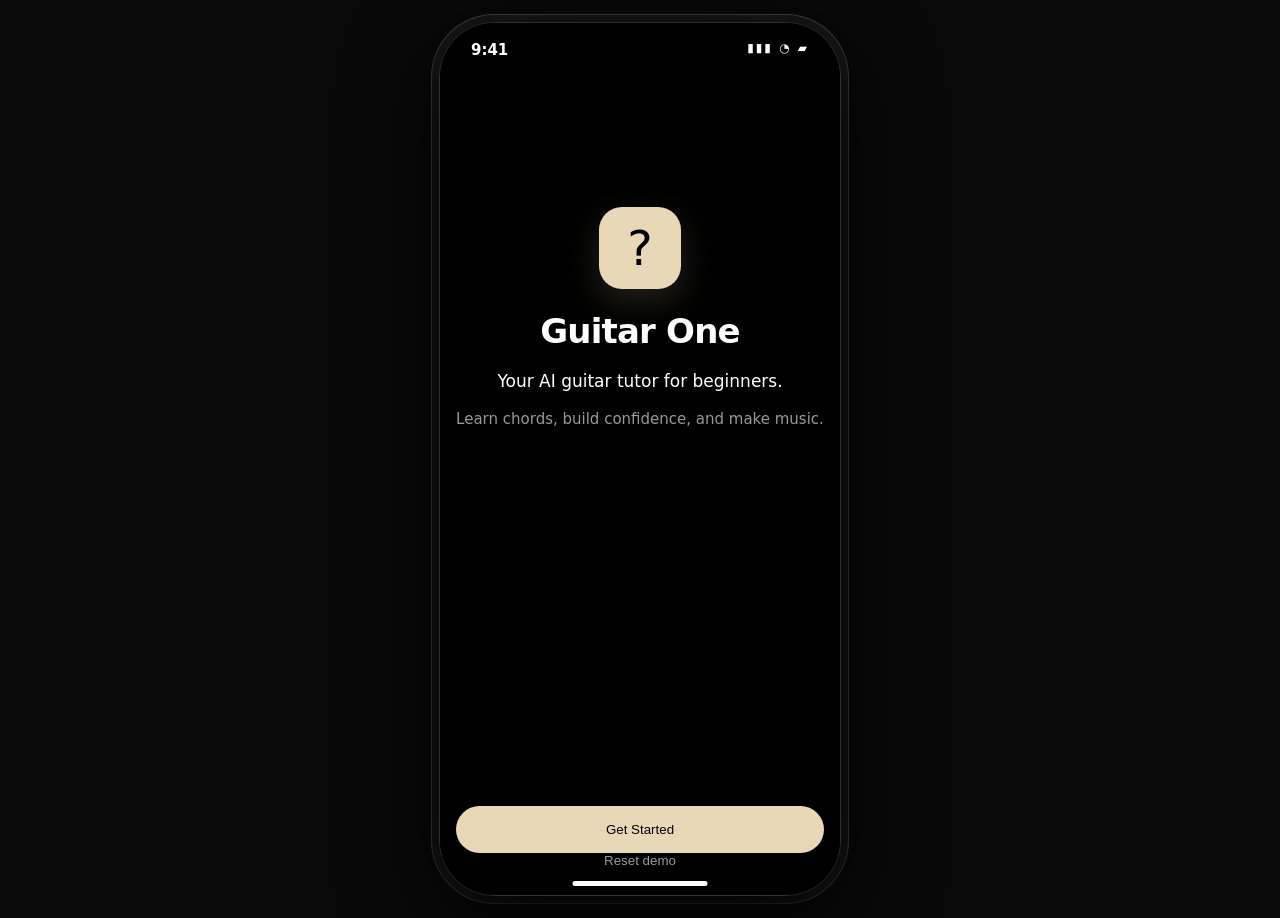
==== index.html @ 3e051ee6 "first commit" ====
<!doctype html>
<html lang="en">
<head>
  <meta charset="UTF-8">
  <meta name="viewport" content="width=device-width, initial-scale=1, viewport-fit=cover">
  <meta name="theme-color" content="#000000">
  <title>Guitar One</title>
  <link rel="stylesheet" href="styles.css">
</head>
<body>
  <main class="stage">
    <div class="phone" id="phone" aria-label="Guitar One prototype">
      <div class="island"></div>
      <div class="status-bar"><span>9:41</span><span class="status-icons">▮▮▮ ◔ ▰</span></div>
      <div class="screen" id="app"></div>
      <div class="home-indicator"></div>
    </div>
    <button class="reset-demo" id="resetDemo">Reset demo</button>
  </main>
  <script src="symbols.js"></script>
  <script src="app.js"></script>
</body>
</html>
---- styles.css ----
@font-face{font-family:'SF Symbols';src:url('assets/fonts/SFSymbols.ttf') format('truetype');font-display:swap}
:root{font-family:-apple-system,'SF Pro Text','SF Pro Display',system-ui,'Helvetica Neue',Arial,sans-serif;color:#fff;background:#090909;font-synthesis:none}
*{box-sizing:border-box;-webkit-tap-highlight-color:transparent}html,body{margin:0;min-height:100%;background:#090909}body{display:grid;place-items:center;overflow:hidden;user-select:none}.stage{min-height:100vh;width:100%;display:grid;place-items:center;position:relative;padding:22px}.phone{width:402px;height:874px;position:relative;background:#000;border:1px solid #303030;border-radius:55px;overflow:hidden;box-shadow:0 28px 90px #000,0 0 0 7px #171717,0 0 0 8px #404040;transform-origin:center}.island{position:absolute;z-index:30;top:12px;left:50%;width:126px;height:36px;transform:translateX(-50%);border-radius:22px;background:#000}.status-bar{height:58px;position:absolute;z-index:25;inset:0 0 auto;padding:18px 31px 0;font-weight:700;font-size:15px;display:flex;justify-content:space-between}.status-icons{font-size:12px;letter-spacing:2px}.screen{height:100%;overflow:hidden;background:#000}.home-indicator{position:absolute;z-index:40;bottom:9px;left:50%;width:135px;height:5px;transform:translateX(-50%);border-radius:4px;background:#fff}.reset-demo{position:fixed;bottom:24px;left:50%;transform:translateX(-50%);border:0;background:transparent;color:#98989d;font:13px inherit;cursor:pointer;padding:8px}.reset-demo:active{opacity:.6}.view{height:100%;padding:76px 16px 36px;overflow:auto;scrollbar-width:none}.view::-webkit-scrollbar{display:none}.view.full-bleed{padding:0}.large-title{font-size:34px;line-height:1.08;margin:0 0 20px;font-weight:750;letter-spacing:-.8px}.title-2{font-size:22px;font-weight:750}.body{font-size:17px;line-height:1.35}.callout{font-size:16px}.subhead{font-size:15px}.footnote{font-size:13px}.caption{font-size:12px}.secondary{color:#98989d}.accent{color:#e8d8b8}.center{text-align:center}.logo{width:82px;height:82px;border-radius:23px;background:#e8d8b8;color:#000;display:grid;place-items:center;font-size:48px;font-weight:300;box-shadow:0 12px 34px #e8d8b829}.btn{width:100%;border:0;border-radius:99px;padding:16px 18px;background:#e8d8b8;color:#000;font:600 17px inherit;cursor:pointer;transition:transform 350ms cubic-bezier(.32,.72,0,1),opacity 120ms}.btn.secondary-btn{background:#2c2c2e;color:#fff}.btn.destructive{background:#ff453a;color:#fff}.btn:active,.tap:active{transform:scale(.97);opacity:.6}.bottom-action{position:absolute;left:16px;right:16px;bottom:42px}.card,.group-row{background:#1c1c1e;border-radius:20px}.card{padding:16px}.group{overflow:hidden;border-radius:20px;background:#1c1c1e}.group-row{border-radius:0;border-bottom:1px solid rgba(255,255,255,.12);padding:17px 16px;display:flex;align-items:center;justify-content:space-between;min-height:58px}.group-row:last-child{border-bottom:0}.row{display:flex;align-items:center;gap:12px}.spread{justify-content:space-between}.icon-box{width:40px;height:40px;border-radius:12px;background:#2c2c2e;display:grid;place-items:center;color:#e8d8b8;font-size:20px}.nav{height:58px;display:flex;align-items:center;justify-content:space-between}.nav button,.icon-button{border:0;background:transparent;color:#fff;font:inherit;cursor:pointer;padding:8px}.icon-button{width:42px;height:42px;border-radius:50%;background:#2c2c2ecc;display:grid;place-items:center}.tabbar{position:absolute;z-index:20;left:0;right:0;bottom:0;height:86px;padding:13px 16px 25px;display:grid;grid-template-columns:repeat(3,1fr);background:rgba(28,28,30,.72);backdrop-filter:blur(20px) saturate(180%);border-top:1px solid rgba(255,255,255,.12)}.tab{border:0;background:transparent;color:#98989d;font:12px inherit;display:grid;gap:4px;place-items:center;cursor:pointer}.tab .tab-icon{font-size:22px}.tab.on{color:#e8d8b8}.practice-view{padding-bottom:110px}.banner{display:flex;align-items:center;gap:12px;margin-bottom:22px;animation:rise .45s both}.banner .close{margin-left:auto}.banner.hide{animation:down .3s forwards}.chord-grid{display:grid;grid-template-columns:1fr 1fr;gap:12px}.chord-card{min-height:144px;display:flex;flex-direction:column;justify-content:space-between;cursor:pointer;transition:transform 350ms cubic-bezier(.32,.72,0,1),opacity 120ms}.chord-name{font-size:32px;font-weight:750}.diagram{height:70px;position:relative;margin:0 auto;width:100px;background:repeating-linear-gradient(to right,transparent 0 19px,#98989d 19px 20px),repeating-linear-gradient(to bottom,transparent 0 13px,#98989d 13px 14px)}.diagram:after{content:'●  ●  ●';position:absolute;top:6px;left:15px;color:#e8d8b8;letter-spacing:8px}.lesson-carousel{display:flex;gap:12px;overflow-x:auto;scroll-snap-type:x mandatory;margin:0 -16px;padding:0 16px 6px;scrollbar-width:none}.lesson-carousel::-webkit-scrollbar{display:none}.lesson-card{min-width:310px;scroll-snap-align:start;min-height:166px;position:relative}.lesson-art{height:64px;border-radius:14px;background:linear-gradient(135deg,#473f31,#171513);margin-bottom:13px;display:flex;align-items:flex-end;padding:12px;color:#e8d8b8;font-weight:700}.progress{height:5px;border-radius:5px;background:#2c2c2e;overflow:hidden}.progress i{height:100%;display:block;background:#e8d8b8;border-radius:5px}.tiny-btn{border:0;border-radius:99px;background:#e8d8b8;color:#000;font:600 13px inherit;padding:9px 14px;cursor:pointer}.tools-view{padding-bottom:110px}.segmented{display:grid;grid-template-columns:1fr 1fr;padding:3px;background:#2c2c2e;border-radius:11px;margin-bottom:32px}.segmented button{border:0;background:transparent;color:#98989d;border-radius:8px;padding:9px;font:600 14px inherit;cursor:pointer}.segmented button.on{background:#e8d8b8;color:#000}.tool-page{min-height:550px;position:relative}.tuner-note{font-size:92px;font-weight:750;text-align:center;margin:35px 0 0}.needle{height:82px;margin:22px 8px;position:relative;background:linear-gradient(90deg,transparent,#2c2c2e 18%,#e8d8b8 49%,#30d158 50%,#e8d8b8 51%,#2c2c2e 82%,transparent);border-radius:20px}.needle:after{content:'';position:absolute;top:9px;bottom:9px;left:50%;width:4px;border-radius:4px;background:#fff;transform:translateX(-50%) rotate(var(--tilt,0deg));transform-origin:center;transition:transform .5s ease}.metronome-number{text-align:center;font-size:82px;font-weight:750;margin:12px 0 0}.range{width:100%;accent-color:#e8d8b8}.beat-row{display:flex;justify-content:center;gap:12px;margin:18px 0}.beat{width:12px;height:12px;border-radius:50%;background:#2c2c2e}.beat.on{background:#e8d8b8;transform:scale(1.25)}.play-button{width:66px;height:66px;border:0;border-radius:50%;background:#e8d8b8;color:#000;font-size:22px;display:grid;place-items:center;margin:26px auto;cursor:pointer}.sheet-backdrop,.alert-backdrop{position:absolute;z-index:50;inset:0;background:rgba(0,0,0,.62)}.sheet{position:absolute;z-index:51;left:0;right:0;bottom:0;padding:10px 16px 31px;background:rgba(36,36,38,.96);backdrop-filter:blur(24px);border-radius:38px 38px 0 0;animation:sheet-in .35s cubic-bezier(.32,.72,0,1)}.grabber{width:38px;height:5px;border-radius:3px;background:#777;margin:0 auto 22px}.sheet h2{margin:0 0 18px;font-size:22px}.sheet .group{margin-bottom:10px}.alert{position:absolute;z-index:60;top:50%;left:50%;width:270px;transform:translate(-50%,-50%);border-radius:14px;overflow:hidden;background:rgba(44,44,46,.96);backdrop-filter:blur(25px);text-align:center;animation:pop .2s ease-out}.alert-copy{padding:20px 18px 17px}.alert h3{margin:0 0 6px;font-size:17px}.alert p{margin:0;font-size:13px;line-height:1.35}.alert-actions{display:grid;grid-template-columns:1fr 1fr;border-top:1px solid rgba(255,255,255,.15)}.alert-actions button{border:0;background:transparent;color:#e8d8b8;padding:12px;font:600 17px inherit;cursor:pointer}.alert-actions button+button{border-left:1px solid rgba(255,255,255,.15)}.alert-actions .danger{color:#ff453a}.toast{position:absolute;z-index:70;top:67px;left:50%;transform:translateX(-50%);background:#2c2c2eee;color:#fff;padding:10px 16px;border-radius:99px;white-space:nowrap;animation:toast-in .3s ease-out}.live{height:100%;position:relative;overflow:hidden;background:radial-gradient(ellipse at 50% 38%,#2d2823,#0e0d0c 64%,#000)}.live:before{content:'';position:absolute;inset:0;background:linear-gradient(125deg,transparent 40%,rgba(232,216,184,.08) 41%,transparent 44%)}.guitar-neck{position:absolute;left:50%;top:23%;width:145px;height:75%;transform:translateX(-50%) rotate(6deg);border-radius:55px;background:linear-gradient(90deg,#201914,#8f6f4b 50%,#2a1c14);box-shadow:0 0 40px #000}.guitar-neck:before{content:'';position:absolute;inset:0 13px;background:repeating-linear-gradient(to bottom,transparent 0 61px,#e8d8b866 62px 65px)}.live-overlay{position:absolute;inset:0;padding:66px 16px 37px;display:flex;flex-direction:column}.live-top{display:grid;grid-template-columns:42px 1fr 42px;align-items:center}.chord-pill{justify-self:center;background:#1c1c1ecc;backdrop-filter:blur(16px);padding:10px 22px;border-radius:99px;font-weight:700}.chips{display:flex;justify-content:center;gap:7px;margin:16px 0}.chip{background:#1c1c1ecc;border:1px solid #ffffff1c;color:#98989d;padding:8px 11px;border-radius:99px;font-size:12px;backdrop-filter:blur(16px)}.chip.ready{color:#30d158}.finger-dot{position:absolute;width:31px;height:31px;border-radius:50%;display:grid;place-items:center;font-weight:700;font-size:12px;color:#000;animation:pop .35s ease-out both}.finger-dot.good{background:#30d158}.finger-dot.bad{background:#ff453a}.accuracy{position:absolute;right:20px;top:38%;width:76px;height:76px;border:5px solid #ffffff35;border-top-color:#e8d8b8;border-radius:50%;display:grid;place-items:center;font-size:14px;background:#1c1c1e55;backdrop-filter:blur(12px)}.accuracy.good{border-color:#30d158}.accuracy-label{position:absolute;right:8px;top:calc(38% + 84px);font-size:11px;color:#fff}.hint{margin-top:auto;background:#1c1c1ed9;backdrop-filter:blur(20px);border-radius:20px;padding:17px;font-size:15px;line-height:1.35;cursor:pointer}.detection{align-self:center;width:9px;height:9px;margin-top:12px;border-radius:50%;background:#e8d8b8;box-shadow:0 0 0 7px #e8d8b822;animation:pulse 1.5s infinite}.lessons-list{display:grid;gap:10px}.lesson-list-row{cursor:pointer}.video{height:210px;border-radius:20px;background:linear-gradient(135deg,#302a22,#12100d);display:grid;place-items:center;font-size:32px;color:#e8d8b8;margin-bottom:18px}.blocked{display:grid;place-items:center;text-align:center;height:100%;padding:35px}.blocked .icon{font-size:50px;color:#e8d8b8;margin-bottom:18px}
@keyframes rise{from{opacity:0;transform:translateY(12px)}to{opacity:1;transform:none}}@keyframes down{to{opacity:0;transform:translateY(15px);height:0;margin:0;padding:0;overflow:hidden}}@keyframes sheet-in{from{transform:translateY(100%)}to{transform:none}}@keyframes pop{from{opacity:0;transform:translate(-50%,-50%) scale(.7)}to{opacity:1;transform:translate(-50%,-50%) scale(1)}}@keyframes toast-in{from{opacity:0;transform:translate(-50%,-10px)}to{opacity:1;transform:translate(-50%,0)}}@keyframes pulse{50%{box-shadow:0 0 0 12px #e8d8b800}}@media(max-height:920px){.phone{transform:scale(min(1,calc((100vh - 44px)/874)))}}@media(max-width:500px){.stage{padding:0}.phone{border:0;border-radius:0;box-shadow:none;width:100vw;height:100vh}.reset-demo{bottom:5px}.island{top:12px}}
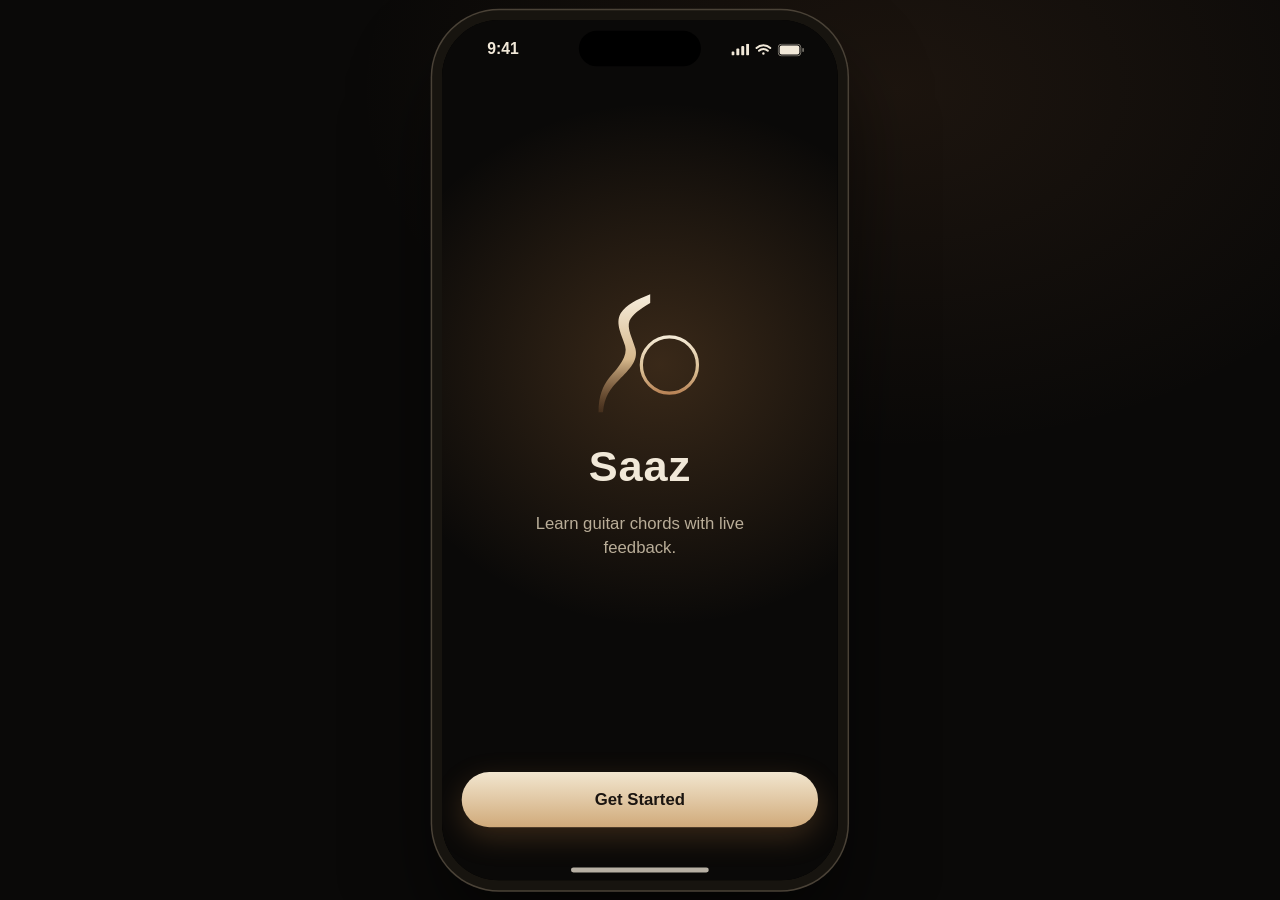
==== commit 3e762c10: "new ui" ====
--- a/index.html
+++ b/index.html
@@ -1,23 +1,848 @@
 <!doctype html>
 <html lang="en">
 <head>
-  <meta charset="UTF-8">
-  <meta name="viewport" content="width=device-width, initial-scale=1, viewport-fit=cover">
-  <meta name="theme-color" content="#000000">
-  <title>Guitar One</title>
-  <link rel="stylesheet" href="styles.css">
+<meta charset="utf-8">
+<meta name="viewport" content="width=device-width,initial-scale=1,viewport-fit=cover">
+<title>Saaz iPhone Prototype</title>
+<style>
+/* Layout: prototype guide panel left, scaled iPhone 17 frame right (stacked on narrow screens). Theme taken from the logo: ink black, champagne ribbon, copper strings, amber glow. */
+:root{
+  color-scheme:dark;
+  --ink:#0a0908; --s1:#14110f; --s2:#1c1814; --s3:#27211b;
+  --line:rgba(232,220,198,.12); --line2:rgba(232,220,198,.24);
+  --fg:#f1e8d8; --fg2:#b9ad98; --fg3:#8e8372;
+  --champ:#e8d9bd; --gold:#d3ae7c; --copper:#c27d4a; --glow:#e29a54;
+  --ok:#9fcba7; --bad:#f0907a; --warn:#e8b95f; --onchamp:#1a1410;
+  --sys:-apple-system,BlinkMacSystemFont,"SF Pro Text","SF Pro Display","Helvetica Neue",Helvetica,Arial,sans-serif;
+}
+*{box-sizing:border-box;-webkit-tap-highlight-color:transparent}
+html,body{margin:0}
+body{background:var(--ink);color:var(--fg);font-family:var(--sys);min-height:100vh;
+  background-image:radial-gradient(900px 600px at 70% 10%,rgba(194,125,74,.10),transparent 60%)}
+button{font:inherit;color:inherit;background:none;border:0;padding:0;cursor:pointer;text-align:inherit}
+button:focus-visible,input:focus-visible{outline:2px solid var(--champ);outline-offset:2px}
+.page{display:flex;justify-content:center;align-items:center;min-height:100vh;padding:8px}
+.panel{width:300px;flex:none;display:flex;flex-direction:column;gap:18px;padding-top:8px;position:sticky;top:24px}
+.panel h1{margin:0;font-size:28px;letter-spacing:-.02em;font-weight:650}
+.panel p{margin:0;color:var(--fg2);font-size:14px;line-height:1.45}
+.panel h3{margin:0 0 8px;font-size:11px;letter-spacing:.12em;text-transform:uppercase;color:var(--fg3);font-weight:600}
+.jumps{display:flex;flex-wrap:wrap;gap:6px}
+.jumps button{font-size:13px;padding:7px 11px;border-radius:999px;border:1px solid var(--line2);color:var(--fg2);background:var(--s1)}
+.jumps button:hover{color:var(--fg);border-color:var(--gold)}
+.restart{align-self:flex-start;font-size:13px;font-weight:600;padding:9px 16px;border-radius:999px;background:linear-gradient(180deg,#f0e3ca,#cfa979);color:var(--onchamp)}
+.stagewrap{flex:none;position:relative}
+
+
+/* Phone frame */
+.phone{position:absolute;left:12px;top:12px;width:402px;height:874px;border-radius:58px;background:#000;overflow:hidden;transform-origin:0 0;
+  box-shadow:0 0 0 10px #17140f,0 0 0 11.5px #4a4237,0 50px 90px rgba(0,0,0,.65)}
+.island{position:absolute;top:11px;left:50%;width:124px;height:36px;margin-left:-62px;background:#000;border-radius:20px;z-index:1000}
+.status{position:absolute;top:0;left:0;right:0;height:54px;display:flex;justify-content:space-between;align-items:center;padding:6px 34px 0 46px;z-index:999;font-size:16px;font-weight:600;pointer-events:none}
+.status .r{display:flex;gap:6px;align-items:center}
+.homebar{position:absolute;bottom:8px;left:50%;width:140px;height:5px;margin-left:-70px;border-radius:3px;background:rgba(241,232,216,.75);z-index:999;pointer-events:none}
+#host{position:absolute;inset:0;background:var(--ink);overflow:hidden;border-radius:58px;font-size:17px}
+
+/* Layers */
+.layer{position:absolute;inset:0}
+.layer.root.enter{animation:fadeIn .35s ease both}
+.layer.root.exit{animation:fadeOut .25s ease both}
+.layer.exit{pointer-events:none}
+.layer.push{background:var(--ink)}
+.layer.push.enter{animation:pushIn .38s cubic-bezier(.22,.9,.3,1) both}
+.layer.push.exit{animation:pushOut .32s cubic-bezier(.4,0,.8,.4) both}
+.layer.full{background:var(--ink)}
+.layer.full.enter{animation:upIn .42s cubic-bezier(.22,.9,.3,1) both}
+.layer.full.exit{animation:upOut .34s cubic-bezier(.4,0,.8,.4) both}
+.layer.sheet .scrim{position:absolute;inset:0;background:rgba(0,0,0,.55)}
+.layer.sheet .sheet{position:absolute;left:0;right:0;bottom:0;top:62px;background:var(--s1);border-radius:34px 34px 0 0;border-top:1px solid var(--line2);display:flex;flex-direction:column;overflow:hidden}
+.layer.sheet.enter .scrim{animation:fadeIn .3s both}
+.layer.sheet.enter .sheet{animation:upIn .42s cubic-bezier(.22,.9,.3,1) both}
+.layer.sheet.exit .scrim{animation:fadeOut .3s both}
+.layer.sheet.exit .sheet{animation:upOut .34s cubic-bezier(.4,0,.8,.4) both}
+@keyframes fadeIn{from{opacity:0}to{opacity:1}}@keyframes fadeOut{to{opacity:0}}
+@keyframes pushIn{from{transform:translateX(100%)}to{transform:none}}@keyframes pushOut{to{transform:translateX(100%)}}
+@keyframes upIn{from{transform:translateY(100%)}to{transform:none}}@keyframes upOut{to{transform:translateY(100%)}}
+@media (prefers-reduced-motion:reduce){.layer *,.layer{animation-duration:.01s!important}}
+
+.scr{position:absolute;inset:0;display:flex;flex-direction:column}
+.scroll{flex:1;overflow-y:auto;scrollbar-width:none;padding-inline:20px;padding-bottom:130px}
+.scroll::-webkit-scrollbar{display:none}
+.scroll.top{padding-top:64px}
+.scroll.nobar{padding-bottom:40px}
+.nav{flex:none;padding-top:54px;height:98px;display:flex;align-items:center;padding-inline:8px;position:relative;background:linear-gradient(var(--ink) 70%,transparent)}
+.navb{display:flex;align-items:center;gap:0;color:var(--champ);height:44px;padding-inline:8px;font-size:17px}
+.navt{position:absolute;left:0;right:0;text-align:center;font-weight:600;font-size:17px;pointer-events:none}
+.navr{margin-left:auto;position:relative}
+h1.lt{font-size:34px;letter-spacing:-.02em;font-weight:700;margin:0}
+h2.sh{font-size:20px;font-weight:650;margin:0;letter-spacing:-.01em}
+.hrow{display:flex;align-items:center;justify-content:space-between;margin-bottom:18px}
+.avatar{width:44px;height:44px;border-radius:50%;background:linear-gradient(160deg,#f0e3ca,#b98d5c);color:var(--onchamp);font-weight:700;font-size:18px;display:grid;place-items:center}
+.card{background:var(--s1);border:1px solid var(--line);border-radius:24px;display:block;width:100%}
+.stack{display:flex;flex-direction:column;gap:14px}
+.sec{display:flex;justify-content:space-between;align-items:baseline;margin-top:26px;margin-bottom:12px}
+.link{color:var(--gold);font-size:15px;font-weight:600;min-height:44px;display:inline-flex;align-items:center}
+.cap{font-size:13px;color:var(--fg2)}
+.eyebrow{font-size:12px;letter-spacing:.1em;text-transform:uppercase;color:var(--fg3);font-weight:600}
+.btn{display:flex;align-items:center;justify-content:center;gap:8px;height:56px;width:100%;border-radius:28px;font-size:17px;font-weight:650}
+.btn.primary{background:linear-gradient(180deg,#f2e6cf,#d0aa7a);color:var(--onchamp);box-shadow:0 10px 30px rgba(226,154,84,.22)}
+.btn.sec2{background:var(--s3);border:1px solid var(--line2);color:var(--fg)}
+.btn.ghost{color:var(--gold)}
+.btn[disabled]{opacity:.4;cursor:not-allowed;box-shadow:none}
+.btn.sm{height:46px;font-size:15px}
+.row{display:flex;align-items:center;gap:14px}
+.chev{color:var(--fg3);margin-left:auto;flex:none}
+
+/* Launch */
+.launchbg{background:radial-gradient(420px 380px at 55% 40%,rgba(226,154,84,.22),transparent 70%),var(--ink)}
+.hero{flex:1;display:flex;flex-direction:column;align-items:center;justify-content:center;gap:22px;padding-top:40px}
+.hero h1{margin:0;font-size:44px;letter-spacing:.02em;font-weight:700}
+.hero p{margin:0;color:var(--fg2);font-size:17px;text-align:center;max-width:270px;line-height:1.4}
+.cta{padding:0 20px 54px;display:flex;flex-direction:column;gap:12px}
+.perm{display:flex;gap:16px;align-items:center;padding:16px}
+.perm .pi{width:48px;height:48px;border-radius:14px;background:var(--s3);display:grid;place-items:center;color:var(--champ);flex:none}
+.perm b{display:block;font-size:17px;font-weight:600}
+.privacy{display:flex;gap:14px;padding:16px;border-radius:20px;background:rgba(232,217,189,.07);border:1px solid var(--line2)}
+.privacy svg{color:var(--gold);flex:none}
+.privacy p{margin:0;font-size:15px;line-height:1.4;color:var(--fg)}
+.status-row{display:flex;align-items:center;gap:12px;padding:14px 16px;font-size:17px}
+.pill{display:inline-flex;align-items:center;gap:6px;font-size:13px;font-weight:600;padding:5px 10px;border-radius:999px;border:1px solid currentColor}
+.pill.ok{color:var(--ok)}.pill.bad{color:var(--bad)}.pill.warn{color:var(--warn)}.pill.mute{color:var(--fg2)}
+
+/* Tab bar */
+#tabbar{position:absolute;left:18px;right:18px;bottom:24px;height:66px;border-radius:34px;z-index:50;display:flex;padding:6px;
+  background:rgba(32,27,22,.66);backdrop-filter:blur(26px) saturate(1.5);-webkit-backdrop-filter:blur(26px) saturate(1.5);border:1px solid var(--line2);box-shadow:0 14px 40px rgba(0,0,0,.5)}
+#tabbar[hidden]{display:none}
+.tab{flex:1;border-radius:28px;display:flex;flex-direction:column;align-items:center;justify-content:center;gap:2px;font-size:11px;font-weight:600;color:var(--fg2)}
+.tab.on{background:rgba(232,217,189,.14);color:var(--champ)}
+
+/* Ring / lessons */
+.ringcard{display:flex;align-items:center;gap:18px;padding:18px}
+.ringtxt b{font-size:22px;display:block;font-weight:650}
+.cont{display:flex;gap:16px;align-items:center;padding:14px 16px 14px 14px;background:linear-gradient(135deg,rgba(194,125,74,.22),var(--s1) 60%)}
+.cont .mini{width:70px;height:96px;flex:none;background:var(--ink);border-radius:14px;display:grid;place-items:center}
+.lrow{display:flex;align-items:center;gap:14px;padding:12px 14px;min-height:76px}
+.lrow .mini{width:44px;height:60px;flex:none;background:var(--ink);border-radius:10px;display:grid;place-items:center}
+.lrow b{font-size:17px;font-weight:600;display:block}
+.sg{border-radius:24px;background:var(--s1);border:1px solid var(--line);overflow:hidden}
+.sg>*+*{border-top:1px solid var(--line)}
+.chk{width:30px;height:30px;border-radius:50%;border:2px solid var(--line2);display:grid;place-items:center;flex:none;color:transparent}
+.chk.on{background:var(--ok);border-color:var(--ok);color:var(--onchamp)}
+.next{display:flex;align-items:center;gap:14px;padding:16px;border-radius:22px;background:rgba(159,203,167,.1);border:1px solid rgba(159,203,167,.4)}
+
+/* Practice */
+.grid2{display:grid;grid-template-columns:1fr 1fr;gap:14px}
+.chordcard{padding:14px 14px 16px;display:flex;flex-direction:column;align-items:center;gap:8px;border-radius:24px;background:var(--s1);border:1px solid var(--line)}
+.chordcard .mini{height:132px;display:grid;place-items:center}
+.chordcard b{font-size:24px;font-weight:700}
+.chordcard.sel{border-color:var(--gold);background:linear-gradient(180deg,rgba(211,174,124,.16),var(--s1))}
+.tunep{display:flex;align-items:center;gap:14px;padding:16px;margin-top:18px}
+.tunep .pi{width:44px;height:44px;border-radius:12px;background:var(--s3);display:grid;place-items:center;color:var(--gold);flex:none}
+.grab{width:40px;height:5px;border-radius:3px;background:var(--line2);margin:8px auto 0;flex:none}
+.shead{display:flex;align-items:center;justify-content:space-between;padding:12px 18px 8px}
+.shead b{font-size:17px}
+.xbtn{width:36px;height:36px;border-radius:50%;background:var(--s3);display:grid;place-items:center;color:var(--fg2)}
+.chips{display:flex;gap:8px;justify-content:center;padding:6px 0 4px}
+.chip{min-width:62px;height:44px;border-radius:22px;border:1px solid var(--line2);font-weight:650;font-size:17px;display:grid;place-items:center;color:var(--fg2)}
+.chip.on{background:var(--champ);color:var(--onchamp);border-color:var(--champ)}
+.legend{display:flex;flex-wrap:wrap;gap:8px 14px;justify-content:center;font-size:13px;color:var(--fg2)}
+.legend span{display:inline-flex;align-items:center;gap:6px}
+.fdot{width:20px;height:20px;border-radius:50%;background:radial-gradient(circle at 35% 30%,#ecc08a,#b46d3d);color:#1a1008;font-size:12px;font-weight:700;display:grid;place-items:center}
+
+/* Live practice */
+.live{background:radial-gradient(500px 360px at 50% 28%,rgba(194,125,74,.14),transparent 70%),var(--ink)}
+.ltop{padding:54px 14px 0;display:flex;align-items:center;justify-content:space-between;height:100px}
+.ltop .ttl{display:flex;flex-direction:column;align-items:center;font-size:13px;color:var(--fg2)}
+.ltop .ttl b{font-size:17px;color:var(--fg)}
+.lbtn{height:40px;padding-inline:14px;border-radius:20px;background:var(--s3);border:1px solid var(--line2);display:inline-flex;align-items:center;gap:6px;font-size:14px;font-weight:600}
+.lbtn.on{color:var(--champ);border-color:var(--gold)}
+.vf{margin:6px 20px 0;height:352px;border-radius:28px;position:relative;overflow:hidden;background:linear-gradient(180deg,#1f1a15,#0e0c0a);border:1px solid var(--line2);display:grid;place-items:center}
+.vf::before{content:"";position:absolute;inset:0;background:repeating-linear-gradient(90deg,transparent 0 2px,rgba(255,255,255,.015) 2px 4px)}
+.vf .br{position:absolute;width:26px;height:26px;border:3px solid var(--gold);opacity:.9}
+.vf .tl{top:14px;left:14px;border-right:0;border-bottom:0;border-radius:10px 0 0 0}.vf .tr{top:14px;right:14px;border-left:0;border-bottom:0;border-radius:0 10px 0 0}
+.vf .bl{bottom:14px;left:14px;border-right:0;border-top:0;border-radius:0 0 0 10px}.vf .brr{bottom:14px;right:14px;border-left:0;border-top:0;border-radius:0 0 10px 0}
+.vf .tag{position:absolute;top:16px;left:50%;transform:translateX(-50%);font-size:12px;font-weight:600;background:rgba(10,9,8,.7);padding:5px 10px;border-radius:12px;color:var(--fg2);display:flex;gap:6px;align-items:center;white-space:nowrap}
+.rec{width:8px;height:8px;border-radius:50%;background:var(--glow);animation:pulse 1.4s infinite}
+@keyframes pulse{50%{opacity:.25}}
+.vf svg.cd{height:300px!important;width:auto!important;margin-top:14px;position:relative}
+.meter{display:flex;gap:16px;align-items:center;padding:14px 22px 0}
+.bars{flex:1;display:flex;align-items:center;gap:3px;height:48px}
+.bars i{flex:1;background:linear-gradient(var(--glow),var(--copper));border-radius:3px;height:6%;min-height:3px;transition:height .09s}
+.heard{text-align:right;min-width:92px}
+.heard b{font-size:34px;font-weight:700;line-height:1;display:block;letter-spacing:-.02em}
+.conf{margin:10px 22px 0;display:flex;align-items:center;gap:10px;font-size:13px;color:var(--fg2)}
+.conf .bar{flex:1;height:8px;border-radius:4px;background:var(--s3);overflow:hidden}
+.conf .bar i{display:block;height:100%;background:linear-gradient(90deg,var(--copper),var(--champ));border-radius:4px;transition:width .4s}
+.cmp{display:flex;gap:8px;margin:12px 20px 0}
+.cmp div{flex:1;display:flex;gap:8px;align-items:center;padding:9px 11px;border-radius:14px;background:var(--s1);border:1px solid var(--line);font-size:13px;line-height:1.25}
+.strip{position:absolute;left:12px;right:12px;bottom:26px;border-radius:30px;padding:16px 16px 16px;background:rgba(28,24,20,.9);backdrop-filter:blur(24px);-webkit-backdrop-filter:blur(24px);border:1px solid var(--line2);display:flex;flex-direction:column;gap:12px}
+.strip .hd{display:flex;gap:12px;align-items:flex-start}
+.strip .ib{width:40px;height:40px;border-radius:50%;display:grid;place-items:center;flex:none;border:2px solid currentColor}
+.strip b{font-size:18px;display:block;margin-bottom:2px}
+.strip p{margin:0;font-size:15px;color:var(--fg2);line-height:1.35}
+.st-bad{color:var(--bad)}.st-ok{color:var(--ok)}.st-warn{color:var(--warn)}.st-mute{color:var(--fg2)}
+.strip .t{color:var(--fg)}
+.spin{animation:spin 1s linear infinite}@keyframes spin{to{transform:rotate(360deg)}}
+
+/* Tools */
+.seg{display:flex;padding:3px;border-radius:14px;background:var(--s2);border:1px solid var(--line);margin:16px 0 20px}
+.seg button{flex:1;height:38px;border-radius:11px;text-align:center;font-weight:600;font-size:15px;color:var(--fg2)}
+.seg button.on{background:var(--s3);color:var(--champ);box-shadow:0 2px 8px rgba(0,0,0,.35)}
+.note{text-align:center;margin-top:6px}
+.note b{font-size:96px;font-weight:700;line-height:1;letter-spacing:-.03em}
+.note sub{font-size:28px;color:var(--fg2);font-weight:600;vertical-align:baseline;position:relative;bottom:-2px}
+.hz{color:var(--fg2);font-size:15px;font-variant-numeric:tabular-nums;margin-top:4px}
+.gauge{position:relative;height:84px;margin:22px 4px 8px}
+.gauge .tr{position:absolute;left:0;right:0;top:34px;height:4px;border-radius:2px;background:var(--s3)}
+.gauge .zone{position:absolute;left:45%;width:10%;top:22px;height:28px;border-radius:8px;background:rgba(159,203,167,.2);border:1.5px solid var(--ok)}
+.gauge .tk{position:absolute;top:30px;width:2px;height:12px;background:var(--line2);margin-left:-1px}
+.gauge .tk.big{top:26px;height:20px;background:var(--fg3)}
+.gauge .nd{position:absolute;left:0;top:8px;height:56px;width:4px;margin-left:-2px;border-radius:2px;background:linear-gradient(var(--champ),var(--glow));transition:left .12s linear;box-shadow:0 0 14px rgba(226,154,84,.6)}
+.gauge .lb{position:absolute;top:62px;font-size:12px;font-weight:600;color:var(--fg2);display:flex;gap:4px;align-items:center}
+.tstat{display:flex;justify-content:center;margin:6px 0 16px;min-height:44px}
+.tstat .pill{font-size:16px;padding:9px 16px;gap:8px}
+.strs{display:grid;grid-template-columns:repeat(6,1fr);gap:8px}
+.strs .sc{aspect-ratio:1/1.2;border-radius:18px;background:var(--s1);border:1.5px solid var(--line);display:flex;flex-direction:column;align-items:center;justify-content:center;gap:4px;font-size:22px;font-weight:700;position:relative}
+.strs .sc small{font-size:11px;color:var(--fg3);font-weight:600}
+.strs .sc.on{border-color:var(--gold);background:rgba(211,174,124,.14)}
+.strs .sc .ok{position:absolute;top:-7px;right:-5px;width:20px;height:20px;border-radius:50%;background:var(--ok);color:var(--onchamp);display:grid;place-items:center}
+.pegs{display:flex;gap:12px;margin-top:20px}
+.pegs button{flex:1}
+.bpm{text-align:center;margin-top:12px}
+.bpm b{font-size:112px;line-height:1;font-weight:700;letter-spacing:-.04em;font-variant-numeric:tabular-nums}
+.bpm span{display:block;color:var(--fg2);font-size:15px;letter-spacing:.14em;font-weight:600;margin-top:-4px}
+.bctl{display:flex;align-items:center;gap:16px;margin:22px 0 8px}
+.rb{width:64px;height:64px;border-radius:50%;background:var(--s2);border:1px solid var(--line2);display:grid;place-items:center;flex:none;color:var(--champ)}
+input[type=range]{-webkit-appearance:none;appearance:none;flex:1;height:6px;border-radius:3px;background:var(--s3);outline-offset:6px}
+input[type=range]::-webkit-slider-thumb{-webkit-appearance:none;width:28px;height:28px;border-radius:50%;background:linear-gradient(180deg,#f2e6cf,#cfa979);box-shadow:0 2px 8px rgba(0,0,0,.5)}
+input[type=range]::-moz-range-thumb{width:28px;height:28px;border:0;border-radius:50%;background:#e8d9bd}
+.beats{display:flex;justify-content:center;gap:18px;margin:26px 0 30px}
+.beats i{width:48px;height:48px;border-radius:50%;border:2px solid var(--line2);display:grid;place-items:center;font-style:normal;font-weight:700;color:var(--fg3);transition:all .06s}
+.beats i.on{background:var(--champ);border-color:var(--champ);color:var(--onchamp);box-shadow:0 0 24px rgba(232,217,189,.5);transform:scale(1.1)}
+.beats i.on.a{background:var(--glow);border-color:var(--glow);box-shadow:0 0 28px rgba(226,154,84,.7)}
+
+/* Progress / Profile */
+.bigring{display:grid;place-items:center;margin:8px 0 20px;position:relative}
+.bigring .ctr{position:absolute;text-align:center}
+.bigring .ctr b{font-size:44px;font-weight:700;display:block;letter-spacing:-.03em}
+.pbar{display:grid;grid-template-columns:44px 1fr 64px;gap:12px;align-items:center;padding:12px 16px;font-size:15px}
+.pbar .trk{height:12px;border-radius:6px;background:var(--s3);overflow:hidden}
+.pbar .trk i{display:block;height:100%;border-radius:6px;background:linear-gradient(90deg,var(--copper),var(--champ))}
+.pbar b{font-size:20px}
+.pbar span{text-align:right;color:var(--fg2);font-variant-numeric:tabular-nums}
+.field{display:flex;align-items:center;gap:12px;padding:14px 16px}
+.field label{color:var(--fg2);width:64px;flex:none;font-size:15px}
+.field input{flex:1;background:none;border:0;color:var(--fg);font:inherit;font-size:17px;min-width:0;padding:6px 0}
+.tg{width:51px;height:31px;border-radius:16px;background:var(--s3);border:1px solid var(--line2);position:relative;flex:none;transition:background .2s}
+.tg::after{content:"";position:absolute;top:2px;left:2px;width:25px;height:25px;border-radius:50%;background:#d9d0c0;transition:transform .2s}
+.tg.on{background:var(--ok);border-color:var(--ok)}.tg.on::after{transform:translateX(20px);background:#fff}
+.lr{display:flex;align-items:center;gap:12px;padding:15px 16px;width:100%;min-height:54px}
+.lr.bad{color:var(--bad)}
+.ptxt{font-size:16px;line-height:1.5;color:var(--fg2);display:flex;flex-direction:column;gap:14px}
+.ptxt b{color:var(--fg)}
+
+/* Lesson */
+.lessonfig{display:grid;place-items:center;padding:18px 0 10px;background:linear-gradient(180deg,rgba(194,125,74,.12),transparent);border-radius:28px;margin-top:4px}
+.exrow{display:flex;gap:14px;align-items:center;padding:14px 16px;width:100%;min-height:58px}
+
+
+/* Liquid glass */
+.gl{background:rgba(30,25,21,.46);backdrop-filter:blur(26px) saturate(1.9);-webkit-backdrop-filter:blur(26px) saturate(1.9);border:1px solid rgba(255,255,255,.16);
+  box-shadow:inset 0 1px 0 rgba(255,255,255,.28),inset 0 -1px 0 rgba(255,255,255,.04),0 8px 28px rgba(0,0,0,.35)}
+.nav{position:absolute;top:0;left:0;right:0;z-index:5;pointer-events:none;background:linear-gradient(var(--ink) 35%,transparent)}
+.nav>*{pointer-events:auto}
+.nav~.scroll{padding-top:96px}
+.navb{width:44px;height:44px;padding:0!important;border-radius:50%;display:grid!important;place-items:center;margin-left:8px;background:rgba(40,34,28,.5);backdrop-filter:blur(26px) saturate(1.9);-webkit-backdrop-filter:blur(26px) saturate(1.9);border:1px solid rgba(255,255,255,.16);box-shadow:inset 0 1px 0 rgba(255,255,255,.28),0 6px 20px rgba(0,0,0,.35)}
+.navb svg{margin-right:2px}
+.xbtn{background:rgba(60,52,44,.5)!important;backdrop-filter:blur(20px) saturate(1.8);-webkit-backdrop-filter:blur(20px) saturate(1.8);border:1px solid rgba(255,255,255,.16);box-shadow:inset 0 1px 0 rgba(255,255,255,.25)}
+.layer.sheet .sheet{background:rgba(26,22,19,.8)!important;backdrop-filter:blur(44px) saturate(1.8);-webkit-backdrop-filter:blur(44px) saturate(1.8);border:1px solid rgba(255,255,255,.14)!important;border-bottom:0!important;box-shadow:inset 0 1px 0 rgba(255,255,255,.28),0 -10px 40px rgba(0,0,0,.5)}
+.seg{background:rgba(40,34,28,.5)!important;backdrop-filter:blur(20px);-webkit-backdrop-filter:blur(20px);border-color:rgba(255,255,255,.14)!important}
+.seg button.on{background:rgba(232,217,189,.2)!important;box-shadow:inset 0 1px 0 rgba(255,255,255,.3),0 2px 8px rgba(0,0,0,.3)!important;color:var(--champ)}
+.abox{background:rgba(44,38,32,.72)!important;border:1px solid rgba(255,255,255,.16);box-shadow:inset 0 1px 0 rgba(255,255,255,.25),0 20px 60px rgba(0,0,0,.5)}
+#tabbar{box-shadow:inset 0 1px 0 rgba(255,255,255,.3),0 14px 40px rgba(0,0,0,.5)!important}
+.tab.on{box-shadow:inset 0 1px 0 rgba(255,255,255,.25)}
+.chip{background:rgba(255,255,255,.04)}.chip.on{box-shadow:0 4px 14px rgba(232,217,189,.25)}
+
+/* Live practice (full-screen camera) */
+.live{background:#000}
+.cam{position:absolute;inset:0;background:#000;overflow:hidden}
+.cam video{position:absolute;inset:0;width:100%;height:100%;object-fit:cover;display:none}
+.cam.on video{display:block}
+.simcam{position:absolute;inset:0;background:radial-gradient(520px 420px at 60% 38%,rgba(194,125,74,.32),transparent 70%),radial-gradient(400px 500px at 20% 80%,rgba(232,217,189,.10),transparent 70%),linear-gradient(180deg,#2a2119,#0c0a08)}
+.simcam::after{content:"";position:absolute;inset:0;background:repeating-linear-gradient(90deg,transparent 0 3px,rgba(255,255,255,.02) 3px 6px)}
+.cam.on .simcam{display:none}
+.cam .shade{position:absolute;inset:0;background:linear-gradient(rgba(0,0,0,.55),transparent 22%,transparent 50%,rgba(0,0,0,.7))}
+.live .ltop{position:absolute;top:0;left:0;right:0;z-index:3;padding:54px 16px 0;height:104px;display:flex;align-items:center;justify-content:space-between}
+.live .round{width:46px;height:46px;border-radius:50%;display:grid;place-items:center;color:var(--fg)}
+.live .cpill{height:46px;padding-inline:22px;border-radius:23px;display:flex;align-items:center;font-size:18px;font-weight:700}
+.guide{position:relative;z-index:2;flex:1;margin:112px 20px 0;border:2px dashed rgba(255,255,255,.42);border-radius:30px;display:grid;place-items:center;min-height:0;padding:46px 0 54px}
+.guide .br{position:absolute;width:30px;height:30px;border:4px solid var(--champ)}
+.guide .tl{top:-2px;left:-2px;border-right:0;border-bottom:0;border-radius:30px 0 0 0}.guide .tr{top:-2px;right:-2px;border-left:0;border-bottom:0;border-radius:0 30px 0 0}
+.guide .bl{bottom:-2px;left:-2px;border-right:0;border-top:0;border-radius:0 0 0 30px}.guide .brr{bottom:-2px;right:-2px;border-left:0;border-top:0;border-radius:0 0 30px 0}
+.guide svg.cd{height:100%;width:auto!important;max-width:86%;filter:drop-shadow(0 4px 14px rgba(0,0,0,.6))}
+.guide .tag{position:absolute;top:10px;left:50%;transform:translateX(-50%);font-size:12px;font-weight:600;padding:6px 12px;border-radius:14px;display:flex;gap:6px;align-items:center;white-space:nowrap}
+.guide .lis{position:absolute;bottom:10px;left:50%;transform:translateX(-50%);height:40px;padding-inline:14px;border-radius:20px;display:inline-flex;align-items:center;gap:6px;font-size:14px;font-weight:600}
+.guide .lis.on{color:var(--champ)}
+.info{position:relative;z-index:2;margin:12px 20px 0;padding:12px 16px;border-radius:26px;display:flex;flex-direction:column;gap:9px}
+.info .meter{padding:0}.info .conf{margin:0}
+.info .cmp{margin:0}.info .cmp div{background:rgba(255,255,255,.07);border-color:rgba(255,255,255,.1)}
+.live .strip{background:rgba(30,25,21,.55);border:1px solid rgba(255,255,255,.18);box-shadow:inset 0 1px 0 rgba(255,255,255,.28),0 10px 40px rgba(0,0,0,.45);z-index:3}
+.live .scr-pad{height:200px;flex:none}
+
+
+/* Live feedback card */
+.live .guide{margin-bottom:0}
+.fb{gap:4px!important;position:absolute;left:14px;right:14px;bottom:100px;height:300px;z-index:3;border-radius:28px;padding:12px 14px;display:flex;flex-direction:column;gap:6px;overflow:hidden}
+.fh{display:flex;align-items:center;gap:14px;height:40px}
+.fh .bars{height:38px}
+.acc{text-align:right;min-width:92px}
+.acc b{font-size:26px;font-weight:700;line-height:1;display:block;font-variant-numeric:tabular-nums}
+.acc span{font-size:12px;color:var(--fg2)}
+.accbar{height:6px;border-radius:3px;background:rgba(255,255,255,.12);overflow:hidden;flex:none}
+.accbar i{display:block;height:100%;background:linear-gradient(90deg,var(--copper),var(--champ));border-radius:3px;transition:width .5s}
+.fr{display:flex;gap:12px;align-items:center;min-height:42px;padding:3px 0;border-top:1px solid rgba(255,255,255,.08)}
+.fr .fi{width:30px;height:30px;border-radius:50%;border:2px solid currentColor;display:grid;place-items:center;flex:none}
+.fr b{display:block;font-size:15px;font-weight:600;line-height:1.2}
+.fr span.s{display:block;font-size:13px;color:var(--fg2);line-height:1.3;margin-top:1px}
+.fr.dim{opacity:.5}
+/* Lessons */
+.tl{display:flex;gap:14px;align-items:flex-start;padding:14px 16px}
+.tl .ti{width:34px;height:34px;border-radius:10px;background:var(--s3);display:grid;place-items:center;color:var(--gold);flex:none}
+.tl b{display:block;font-size:16px;font-weight:600}
+.tl span.d{display:block;font-size:14px;color:var(--fg2);line-height:1.4;margin-top:2px}
+.tp{margin:0;font-size:16px;line-height:1.5;color:var(--fg2)}
+.vcard{display:flex;align-items:center;gap:14px;padding:12px;border-radius:22px;width:100%;background:linear-gradient(135deg,rgba(194,125,74,.26),var(--s1) 70%);border:1px solid var(--line2)}
+.vth{width:84px;height:56px;border-radius:12px;background:linear-gradient(160deg,#3a2c20,#17120e);display:grid;place-items:center;color:var(--champ);flex:none;border:1px solid var(--line)}
+.vcard b{font-size:17px;display:block}
+.excard{padding:14px 16px;display:flex;flex-direction:column;gap:10px}
+.excard .vis{background:var(--ink);border-radius:14px;padding:10px;display:flex;justify-content:center;align-items:center;gap:12px}
+.excard b{font-size:16px}.excard .m{font-size:13px;color:var(--gold);font-weight:600}
+.chiprow{display:flex;gap:8px}.chiprow i{font-style:normal;width:40px;height:40px;border-radius:50%;background:var(--s3);display:grid;place-items:center;font-weight:700;color:var(--champ)}
+.player{height:210px;border-radius:24px;position:relative;overflow:hidden;background:radial-gradient(300px 200px at 50% 30%,rgba(194,125,74,.35),transparent 70%),linear-gradient(160deg,#2a2018,#0c0a08);border:1px solid var(--line2);display:grid;place-items:center;color:var(--champ)}
+.player .pl{position:absolute;inset:auto 14px 12px 14px;padding:10px 14px;border-radius:18px;display:flex;align-items:center;gap:12px;font-size:13px;font-variant-numeric:tabular-nums}
+.player .pb{flex:1;height:5px;border-radius:3px;background:rgba(255,255,255,.2);overflow:hidden}
+.player .pb i{display:block;height:100%;width:0;background:var(--champ);border-radius:3px}
+.playbtn{width:72px;height:72px;border-radius:50%;display:grid;place-items:center;color:var(--champ)}
+
+
+#alert.as{display:flex;align-items:flex-end;padding:0 8px 26px;background:rgba(0,0,0,.4)}
+.asw{width:100%;display:flex;flex-direction:column;gap:8px;animation:upIn .38s cubic-bezier(.22,.9,.3,1) both}
+.ascard{border-radius:26px;overflow:hidden;background:rgba(44,38,32,.78);backdrop-filter:blur(34px) saturate(1.8);-webkit-backdrop-filter:blur(34px) saturate(1.8);border:1px solid rgba(255,255,255,.16);box-shadow:inset 0 1px 0 rgba(255,255,255,.25),0 16px 50px rgba(0,0,0,.5)}
+.astx{padding:18px 20px 16px;text-align:center;display:flex;flex-direction:column;gap:4px}
+.astx b{font-size:13px;font-weight:600;color:#b9ad98}.astx span{font-size:13px;color:#b9ad98;line-height:1.35}
+.ascard button{display:block;width:100%;height:58px;font-size:20px;text-align:center;color:#e9bd86;border-top:1px solid rgba(255,255,255,.12)}
+.ascard>button:only-child{border-top:0}
+.ascard button.d{color:#ff8a78}.ascard button.b{font-weight:650}
+
+/* iOS overlays */
+#alert{position:absolute;inset:0;z-index:900;display:grid;place-items:center;background:rgba(0,0,0,.45)}
+#alert[hidden]{display:none}
+.abox{width:290px;border-radius:20px;background:rgba(46,41,36,.9);backdrop-filter:blur(30px);-webkit-backdrop-filter:blur(30px);overflow:hidden;text-align:center;animation:pop .22s cubic-bezier(.2,1.2,.4,1) both}
+@keyframes pop{from{transform:scale(1.12);opacity:0}}
+.abox .tx{padding:20px 18px 18px}
+.abox h4{margin:0 0 6px;font-size:17px;font-weight:600}.abox p{margin:0;font-size:13px;line-height:1.35;color:#d8cebd}
+.abtns{display:flex;border-top:1px solid rgba(255,255,255,.14)}
+.abtns.col{flex-direction:column}
+.abtns button{flex:1;height:46px;font-size:17px;color:#e9bd86;text-align:center;border-left:1px solid rgba(255,255,255,.14)}
+.abtns.col button{flex:none;height:52px;border-left:0;border-top:1px solid rgba(255,255,255,.14)}
+.abtns button:first-child{border-left:0;border-top:0}
+.abtns button.b{font-weight:650}.abtns button.d{color:#ff8a78}
+#toast{position:absolute;top:60px;left:50%;transform:translateX(-50%) translateY(-20px);z-index:950;background:rgba(232,217,189,.96);color:var(--onchamp);font-size:15px;font-weight:600;padding:10px 16px;border-radius:22px;opacity:0;transition:all .3s;pointer-events:none;display:flex;gap:8px;align-items:center;white-space:nowrap}
+#toast.on{opacity:1;transform:translateX(-50%)}
+.ios{background:#000;color:#fff}
+.ios .nav~.scroll{padding-top:96px}
+.ios .grp{background:#1c1c1e;border-radius:16px;overflow:hidden}
+.ios .grp>*{padding:13px 16px;display:flex;align-items:center;justify-content:space-between;font-size:17px;min-height:48px;width:100%}
+.ios .grp>*+*{border-top:1px solid #38383a}
+.ios .ftr{font-size:13px;color:#8e8e93;padding:8px 16px}
+.ios .tg.on{background:#34c759;border-color:#34c759}
+</style>
+
 </head>
 <body>
-  <main class="stage">
-    <div class="phone" id="phone" aria-label="Guitar One prototype">
+<svg width="0" height="0" style="position:absolute" aria-hidden="true">
+  <defs>
+    <linearGradient id="gChamp" x1="0" y1="0" x2="0" y2="1"><stop offset="0" stop-color="#f4ead6"/><stop offset=".6" stop-color="#d9bd92"/><stop offset="1" stop-color="#b98457"/></linearGradient>
+    <linearGradient id="gRibbon" x1="0" y1="0" x2="0" y2="1"><stop offset="0" stop-color="#f6eddc"/><stop offset=".55" stop-color="#d6b88c"/><stop offset="1" stop-color="#8a5a35" stop-opacity=".25"/></linearGradient>
+    <linearGradient id="gStr" x1="0" y1="0" x2="0" y2="1"><stop offset="0" stop-color="#d49a68"/><stop offset=".75" stop-color="#c27d4a"/><stop offset="1" stop-color="#c27d4a" stop-opacity="0"/></linearGradient>
+    <radialGradient id="gDot" cx=".35" cy=".3" r=".9"><stop offset="0" stop-color="#f0c995"/><stop offset="1" stop-color="#b46d3d"/></radialGradient>
+  </defs>
+</svg>
+
+<div class="page">
+  
+  <div class="stagewrap" id="stagewrap">
+    <div class="phone" id="phone">
       <div class="island"></div>
-      <div class="status-bar"><span>9:41</span><span class="status-icons">▮▮▮ ◔ ▰</span></div>
-      <div class="screen" id="app"></div>
-      <div class="home-indicator"></div>
+      <div class="status"><span>9:41</span><span class="r">
+        <svg width="18" height="12" viewBox="0 0 18 12" fill="currentColor"><rect x="0" y="8" width="3" height="4" rx="1"/><rect x="5" y="5" width="3" height="7" rx="1"/><rect x="10" y="2.5" width="3" height="9.5" rx="1"/><rect x="15" y="0" width="3" height="12" rx="1"/></svg>
+        <svg width="17" height="12" viewBox="0 0 17 12" fill="none" stroke="currentColor" stroke-width="2" stroke-linecap="round"><path d="M1.5 4.5a10 10 0 0114 0M4 7.3a6.5 6.5 0 019 0"/><circle cx="8.5" cy="10" r="1.2" fill="currentColor" stroke="none"/></svg>
+        <svg width="27" height="13" viewBox="0 0 27 13" fill="none"><rect x=".5" y=".5" width="23" height="12" rx="3.5" stroke="currentColor" opacity=".5"/><rect x="2" y="2" width="20" height="9" rx="2" fill="currentColor"/><rect x="25" y="4.5" width="1.6" height="4" rx=".8" fill="currentColor" opacity=".5"/></svg>
+      </span></div>
+      <div id="host"></div>
+      <nav id="tabbar" hidden></nav>
+      <div id="alert" hidden></div>
+      <div id="toast"></div>
+      <div class="homebar"></div>
     </div>
-    <button class="reset-demo" id="resetDemo">Reset demo</button>
-  </main>
-  <script src="symbols.js"></script>
-  <script src="app.js"></script>
+  </div>
+</div>
+
+<script>
+(()=>{
+const $=(s,r=document)=>r.querySelector(s);
+/* ---------- Icons ---------- */
+const P={
+ chevL:'<path d="M15 5l-7 7 7 7"/>',chevR:'<path d="M9 5l7 7-7 7"/>',x:'<path d="M6 6l12 12M18 6L6 18"/>',
+ check:'<path d="M5 12.5l4.5 4.5L19 7.5"/>',mic:'<rect x="9" y="3" width="6" height="11" rx="3"/><path d="M5 11a7 7 0 0014 0M12 18v3"/>',
+ camera:'<path d="M4 8h3l1.5-2h7L17 8h3v11H4z"/><circle cx="12" cy="13" r="3.5"/>',
+ lock:'<rect x="5" y="11" width="14" height="9" rx="2.5"/><path d="M8 11V8a4 4 0 018 0v3"/>',
+ plus:'<path d="M12 5v14M5 12h14"/>',minus:'<path d="M5 12h14"/>',
+ user:'<circle cx="12" cy="9" r="3.5"/><path d="M5 20c1-4 4-5.5 7-5.5s6 1.5 7 5.5"/>',
+ grid:'<rect x="4" y="4" width="7" height="7" rx="2"/><rect x="13" y="4" width="7" height="7" rx="2"/><rect x="4" y="13" width="7" height="7" rx="2"/><rect x="13" y="13" width="7" height="7" rx="2"/>',
+ guitar:'<path d="M15 3c-4 1.5-7 3-7 6 0 2.5 2.5 3 1.5 6-.7 2-2.5 4-3.5 6"/><circle cx="16" cy="14" r="4"/><path d="M18 3v17"/>',
+ fork:'<path d="M8 3v7a4 4 0 008 0V3M12 14v7"/>',
+ metro:'<path d="M7.5 21h9L14 4h-4z"/><path d="M12 15l4-8"/>',
+ play:'<path d="M8 5.5v13l11-6.5z" fill="currentColor" stroke="none"/>',stop:'<rect x="6" y="6" width="12" height="12" rx="2.5" fill="currentColor" stroke="none"/>',
+ wave:'<path d="M3 12h2M7 8v8M11 5v14M15 8v8M19 10v4"/>',
+ up:'<path d="M12 19V5M6 11l6-6 6 6"/>',down:'<path d="M12 5v14M6 13l6 6 6-6"/>',
+ info:'<circle cx="12" cy="12" r="9"/><path d="M12 11v5M12 8h.01"/>',
+ warn:'<path d="M12 4l9 16H3z"/><path d="M12 10v4M12 17h.01"/>',
+ shield:'<path d="M12 3l7 3v6c0 4-3 7-7 9-4-2-7-5-7-9V6z"/>',
+ reset:'<path d="M4 12a8 8 0 108-8"/><path d="M4 4v5h5"/>',
+ gear:'<circle cx="12" cy="12" r="3"/><path d="M12 3v3M12 18v3M3 12h3M18 12h3M5.6 5.6l2.1 2.1M16.3 16.3l2.1 2.1M18.4 5.6l-2.1 2.1M7.7 16.3l-2.1 2.1"/>',
+ eye:'<path d="M2 12s4-7 10-7 10 7 10 7-4 7-10 7S2 12 2 12z"/><circle cx="12" cy="12" r="3"/>',
+ loader:'<path d="M12 3a9 9 0 019 9"/>',
+ pause:'<rect x="6.5" y="5" width="4" height="14" rx="1.2" fill="currentColor" stroke="none"/><rect x="13.5" y="5" width="4" height="14" rx="1.2" fill="currentColor" stroke="none"/>',
+ help:'<path d="M9 9.2a3 3 0 115 2.2c-1 .8-2 1.3-2 2.8"/><path d="M12 17.5h.01"/>'
+};
+const ic=(n,s=22)=>`<svg class="ic" width="${s}" height="${s}" viewBox="0 0 24 24" fill="none" stroke="currentColor" stroke-width="1.9" stroke-linecap="round" stroke-linejoin="round" aria-hidden="true">${P[n]}</svg>`;
+const logo=(s=120)=>`<svg width="${s}" height="${s}" viewBox="0 0 100 100" aria-hidden="true">
+ <path d="M57 15C47 19 41 22 37 28C33 35 38 43 40 50C42 57 36 64 29 72C25 77 22 84 22 95L25 95C26 84 30 79 36 73C43 66 49 60 47 52C45 45 41 38 43 33C45 29 50 25 57 21Z" fill="url(#gRibbon)"/>
+ <circle cx="70" cy="63" r="19" fill="none" stroke="url(#gChamp)" stroke-width="2.2"/>
+ ${[63,67.5,72,76.5,81,85.5].map(x=>`<line x1="${x}" x2="${x}" y1="8" y2="96" stroke="url(#gStr)" stroke-width="1.1"/>`).join('')}
+</svg>`;
+
+/* ---------- Data ---------- */
+const CH={
+ C:{n:'C major',s:[-1,3,2,0,1,0],f:[0,3,2,0,1,0],notes:'C · E · G',why:'Skip the low E string. Three fingers step down from the A string to the B string.'},
+ D:{n:'D major',s:[-1,-1,0,2,3,2],f:[0,0,0,1,3,2],notes:'D · A · F♯',why:'Strum only the top four strings. Three fingers sit close together on frets 2 and 3.'},
+ G:{n:'G major',s:[3,2,0,0,0,3],f:[2,1,0,0,0,3],notes:'G · B · D',why:'Strum all six strings. Three fingers reach the low E, A and high E strings.'},
+ Em:{n:'E minor',s:[0,2,2,0,0,0],f:[0,2,3,0,0,0],notes:'E · G · B',why:'Two fingers on fret 2. Strum all six strings.'}
+};
+const MIS={
+ G:{miss:{s:5,f:3,fi:3},extra:null,heard:'Em',conf:62,cam:'Finger 3 missing',title:'Finger 3 is missing',fix:'Press the high E string at fret 3 with your ring finger.'},
+ C:{miss:{s:4,f:1,fi:1},extra:null,heard:'Cmaj7',conf:58,cam:'Finger 1 missing',title:'Finger 1 is missing',fix:'Press the B string at fret 1 with your index finger so it stops ringing open.'},
+ D:{miss:{s:5,f:2,fi:2},extra:null,heard:'Dsus2',conf:60,cam:'Finger 2 missing',title:'Finger 2 is missing',fix:'Press the high E string at fret 2 with your middle finger.'},
+ Em:{miss:{s:2,f:2,fi:3},extra:{s:3,f:2},heard:'Em7',conf:57,cam:'Finger 3 on wrong string',title:'Finger 3 is on the wrong string',fix:'Move your ring finger down to the D string at fret 2.'}
+};
+MIS.G.mute={t:'D string is muted',fix:'Finger 1 is leaning on it. Press with your fingertip.'};
+MIS.C.mute={t:'High E string is muted',fix:'Finger 1 is touching it. Arch finger 1 so the string rings.'};
+MIS.D.mute={t:'High E string is muted',fix:'Finger 3 is leaning on it. Tilt finger 3 up slightly.'};
+MIS.Em.mute={t:'G string is muted',fix:'Finger 3 is touching it. Press with your fingertip.'};
+const ORDER=['Em','C','G','D'];
+const THEORY=['what','parts','read','fingers','exercises'];
+const ALL=[...THEORY,...ORDER];
+const LES={what:{t:'What is a guitar?',s:'Guitar basics',dur:'2:40',ic:'guitar'},parts:{t:'Parts of the guitar',s:'Parts',dur:'3:15',ic:'info'},read:{t:'Reading chord diagrams',s:'Chord diagrams',dur:'2:55',ic:'grid'},fingers:{t:'Finger numbers and placement',s:'Fingers',dur:'3:30',ic:'user'},exercises:{t:'Common exercises',s:'Exercises',dur:'4:10',ic:'wave'},Em:{dur:'1:45'},C:{dur:'2:05'},G:{dur:'2:20'},D:{dur:'2:00'}};
+const ttl=k=>CH[k]?'Chord '+k:LES[k].t;
+const FN=['','Index','Middle','Ring','Pinky'];
+const STR=[{n:'E',o:2,f:82.41},{n:'A',o:2,f:110},{n:'D',o:3,f:146.83},{n:'G',o:3,f:196},{n:'B',o:3,f:246.94},{n:'e',o:4,f:329.63}];
+const NOTE=['E','A','D','G','B','E'];
+
+const fresh=()=>({
+ phase:'launch',launch:['getstarted'],tab:'practice',stacks:{dashboard:[],practice:[],tools:[]},overlays:[],
+ perm:{cam:'unknown',mic:'unknown'},alert:null,
+ name:'Alex',prefs:{nums:true,click:true},
+ done:['what','parts','read'],last:'G',time:{C:720,D:0,G:480,Em:900},ex:{},
+ live:null,
+ tools:{seg:'tuner'},
+ tuner:{on:false,sel:0,cur:-22,hold:0,start:[-22,14,-9,28,-14,18],tuned:[false,false,false,false,false,false],done:false},
+ video:{id:'what',playing:false,t:0},
+ metro:{bpm:80,on:false,beat:0}
+});
+let S=fresh();
+
+/* ---------- Chord diagram ---------- */
+function chordSVG(key,o={}){
+ const {state='full',labels=true,cls=''}=o;const nums=S.prefs.nums;
+ const c=CH[key],m=MIS[key];const x0=64,dx=28,y0=46,fh=46;
+ const X=i=>x0+i*dx,Y=f=>y0+(f-.5)*fh;let s='';
+ for(let i=1;i<=5;i++)s+=`<line x1="${x0-6}" x2="${X(5)+6}" y1="${y0+i*fh}" y2="${y0+i*fh}" stroke="rgba(232,220,198,.24)" stroke-width="1.2"/>`;
+ s+=`<rect x="${x0-6}" y="${y0-5}" width="${5*dx+12}" height="6" rx="3" fill="url(#gChamp)"/>`;
+ const w=[2.8,2.4,2,1.5,1.2,1];
+ for(let i=0;i<6;i++)s+=`<line x1="${X(i)}" x2="${X(i)}" y1="${y0}" y2="${y0+5*fh}" stroke="#e8d9bd" stroke-opacity=".85" stroke-width="${w[i]}"/>`;
+ c.s.forEach((v,i)=>{
+  if(v===-1)s+=`<path d="M${X(i)-5} 21l10 10M${X(i)+5} 21l-10 10" stroke="#b9ad98" stroke-width="2" stroke-linecap="round"/>`;
+  if(v===0)s+=`<circle cx="${X(i)}" cy="26" r="5.5" fill="none" stroke="#e8d9bd" stroke-width="2"/>`;
+ });
+ c.s.forEach((v,i)=>{
+  if(v<=0)return;const f=c.f[i],cx=X(i),cy=Y(v);
+  if(state==='mistake'&&m.miss.s===i){
+   s+=`<circle cx="${cx}" cy="${cy}" r="14" fill="rgba(240,144,122,.12)" stroke="#f0907a" stroke-width="2.2" stroke-dasharray="4 4"/><text x="${cx}" y="${cy+5}" text-anchor="middle" font-size="15" font-weight="800" fill="#f0907a">!</text>`;
+  }else if(state==='ghost'){
+   s+=`<circle cx="${cx}" cy="${cy}" r="13" fill="rgba(194,125,74,.14)" stroke="#c27d4a" stroke-width="1.6" stroke-dasharray="3 3"/>${nums?`<text x="${cx}" y="${cy+5}" text-anchor="middle" font-size="13" font-weight="700" fill="#c9a075">${f}</text>`:''}`;
+  }else{
+   s+=`<circle cx="${cx}" cy="${cy}" r="13" fill="url(#gDot)" ${state==='correct'?'stroke="#9fcba7" stroke-width="2.6"':''}/>${nums?`<text x="${cx}" y="${cy+5}" text-anchor="middle" font-size="14" font-weight="800" fill="#1a1008">${f}</text>`:''}`;
+  }
+ });
+ if(state==='mistake'&&m.extra){const cx=X(m.extra.s),cy=Y(m.extra.f);
+  s+=`<circle cx="${cx}" cy="${cy}" r="13" fill="rgba(240,144,122,.15)" stroke="#f0907a" stroke-width="2.2"/><path d="M${cx-5} ${cy-5}l10 10M${cx+5} ${cy-5}l-10 10" stroke="#f0907a" stroke-width="2.4" stroke-linecap="round"/>`;}
+ if(labels){
+  for(let f=1;f<=4;f++)s+=`<text x="${x0-18}" y="${y0+(f-.5)*fh+4}" text-anchor="end" font-size="11" fill="#8e8372">fret ${f}</text>`;
+  ['E','A','D','G','B','e'].forEach((n,i)=>s+=`<text x="${X(i)}" y="${y0+5*fh+22}" text-anchor="middle" font-size="13" font-weight="600" fill="#b9ad98">${n}</text>`);
+ }
+ const vb=labels?'0 0 250 322':'40 8 190 282';
+ return `<svg class="cd ${cls}" viewBox="${vb}" role="img" aria-label="${c.n} chord diagram" style="width:100%;height:100%">${s}</svg>`;
+}
+
+/* ---------- Helpers ---------- */
+const fmt=sec=>sec<=0?'0 min':sec<60?'<1 min':Math.round(sec/60)+' min';
+const nextRec=()=>ALL.find(k=>!S.done.includes(k));
+const pct=()=>Math.round(S.done.length/ALL.length*100);
+const ring=(p,r,sw)=>{const C=2*Math.PI*r,d=C*p/100;const sz=(r+sw)*2;
+ return `<svg width="${sz}" height="${sz}" viewBox="0 0 ${sz} ${sz}" style="transform:rotate(-90deg)" aria-hidden="true"><circle cx="${sz/2}" cy="${sz/2}" r="${r}" fill="none" stroke="var(--s3)" stroke-width="${sw}"/><circle cx="${sz/2}" cy="${sz/2}" r="${r}" fill="none" stroke="url(#gChamp)" stroke-width="${sw}" stroke-linecap="round" stroke-dasharray="${d} ${C}"/></svg>`;};
+const nav=(title,back,right='')=>`<div class="nav"><button class="navb" data-a="back" aria-label="Back to ${back}">${ic('chevL',24)}</button><div class="navt">${title}</div><div class="navr">${right}</div></div>`;
+const statusOf=k=>S.done.includes(k)?'done':k===nextRec()?'next':'todo';
+const lessonRow=k=>{const st=statusOf(k),ch=!!CH[k];const pl=st==='done'?`<span class="pill ok">${ic('check',14)}Completed</span>`:st==='next'?`<span class="pill warn">Up next</span>`:`<span class="pill mute">Not started</span>`;
+ return `<button class="lrow" data-a="lesson" data-id="${k}"><div class="mini">${ch?chordSVG(k,{labels:false}):`<span style="color:var(--gold)">${ic(LES[k].ic,26)}</span>`}</div><div style="min-width:0"><b>${ttl(k)}</b><span class="cap">${ch?CH[k].n:'Lesson'} · ${LES[k].dur} video</span></div><span class="chev" style="display:flex;align-items:center;gap:8px">${pl}${ic('chevR',18)}</span></button>`;};
+
+/* ---------- Screens ---------- */
+const R={};
+R.getstarted=()=>`<div class="scr launchbg"><div class="hero">${logo(150)}<h1>Saaz</h1><p>Learn guitar chords with live feedback.</p></div><div class="cta"><button class="btn primary" data-a="start">Get Started</button></div></div>`;
+
+R.allow=()=>`<div class="scr">${nav('Allow Access','Back')}<div class="scroll nobar"><div class="stack" style="padding-top:6px">
+ <h1 class="lt">See and hear your playing</h1>
+ <div class="sg"><div class="perm"><div class="pi">${ic('camera',26)}</div><div><b>Camera</b><span class="cap">To see where your fingers go</span></div></div>
+ <div class="perm"><div class="pi">${ic('mic',26)}</div><div><b>Microphone</b><span class="cap">To hear which chord you play</span></div></div></div>
+ <div class="privacy">${ic('lock',24)}<p><b>Private by design.</b> Video and audio are processed on your device. Saaz never records or stores them.</p></div>
+ </div></div><div class="cta"><button class="btn primary" data-a="allowAccess">Allow access</button></div></div>`;
+
+R.needed=()=>{const row=(ic_,n,v)=>`<div class="status-row">${ic(ic_,22)}<span>${n}</span><span class="chev">${v==='granted'?`<span class="pill ok">${ic('check',14)}Allowed</span>`:v==='denied'?`<span class="pill bad">${ic('x',14)}Not allowed</span>`:`<span class="pill mute">Not set</span>`}</span></div>`;
+ return `<div class="scr">${nav('Access Needed','Back')}<div class="scroll nobar"><div class="stack" style="padding-top:6px">
+ <div style="color:var(--warn)">${ic('warn',44)}</div>
+ <h1 class="lt">Saaz needs camera and microphone</h1>
+ <p class="cap" style="font-size:16px;margin:0;line-height:1.45">Without them Saaz cannot see your fingers or hear your chord. Turn both on in iOS Settings, then try again.</p>
+ <div class="sg">${row('camera','Camera',S.perm.cam)}${row('mic','Microphone',S.perm.mic)}</div>
+ </div></div><div class="cta"><button class="btn primary" data-a="openSettings">Open Settings</button><button class="btn sec2" data-a="tryAgain">Try Again</button></div></div>`;};
+
+R.iossettings=()=>{const tg=(k)=>`<span class="tg ${S.perm[k]==='granted'?'on':''}" data-a="togPerm" data-k="${k}" role="switch" aria-checked="${S.perm[k]==='granted'}" tabindex="0"></span>`;
+ return `<div class="scr ios"><div class="nav" style="background:#000"><button class="navb" data-a="closeOv" aria-label="Back to Settings">${ic('chevL',24)}</button><div class="navt">Saaz</div></div>
+ <div class="scroll"><div class="ftr" style="margin-top:6px">ALLOW SAAZ TO ACCESS</div><div class="grp"><div><span>Camera</span>${tg('cam')}</div><div><span>Microphone</span>${tg('mic')}</div></div>
+ <div class="ftr">iOS Settings (simulated). Turn on both, then go back and tap Try Again.</div></div></div>`;};
+
+R.dashboard=()=>{const rec=nextRec();const p=pct();
+ return `<div class="scr"><div class="scroll top"><div class="hrow"><h1 class="lt">Dashboard</h1><button class="avatar" data-a="profile" aria-label="Profile">${S.name.trim()[0]?.toUpperCase()||'A'}</button></div>
+ <div class="stack">
+ <button class="card ringcard" data-a="progress"><div style="position:relative;width:92px;height:92px;flex:none">${ring(p,38,8)}<b style="position:absolute;inset:0;display:grid;place-items:center;font-size:20px">${p}%</b></div><div class="ringtxt"><b>${S.done.length} of ${ALL.length} lessons</b><span class="cap">Your progress</span></div><span class="chev">${ic('chevR',20)}</span></button>
+ <button class="card cont" data-a="openChord" data-c="${S.last}" data-from="dash"><div class="mini">${chordSVG(S.last,{labels:false})}</div><div><span class="eyebrow">Continue practice</span><b style="display:block;font-size:24px;margin-top:4px">Chord ${S.last}</b><span class="cap">${CH[S.last].n}</span></div><span class="chev">${ic('chevR',20)}</span></button>
+ </div>
+ <div class="sec"><h2 class="sh">Lessons</h2><button class="link" data-a="allLessons">All Lessons</button></div>
+ <div class="sg">${(rec?ALL.filter(k=>!S.done.includes(k)).slice(0,2):ALL.slice(-2)).map(lessonRow).join('')}</div>
+ </div></div>`;};
+
+
+function partsSVG(){
+ const lb=(side,y,tx,fx)=>side==='r'?`<line x1="${fx}" y1="${y}" x2="252" y2="${y}" stroke="#8e8372"/><circle cx="${fx}" cy="${y}" r="2.5" fill="#d3ae7c"/><text x="260" y="${y+4}" font-size="12" font-weight="600" fill="#e8d9bd">${tx}</text>`:`<line x1="68" y1="${y}" x2="${fx}" y2="${y}" stroke="#8e8372"/><circle cx="${fx}" cy="${y}" r="2.5" fill="#d3ae7c"/><text x="62" y="${y+4}" text-anchor="end" font-size="12" font-weight="600" fill="#e8d9bd">${tx}</text>`;
+ let g=`<path d="M136 12h48l3 10v50h-54V22z" fill="#2a221b" stroke="#d9bd92" stroke-width="1.5"/>`;
+ [30,46,62].forEach(y=>{g+=`<circle cx="126" cy="${y}" r="5" fill="#d3ae7c"/><circle cx="194" cy="${y}" r="5" fill="#d3ae7c"/>`});
+ g+=`<rect x="139" y="72" width="42" height="5" rx="1" fill="url(#gChamp)"/><rect x="139" y="77" width="42" height="190" fill="#231c16" stroke="#d9bd92" stroke-width="1.2"/>`;
+ for(let i=1;i<=6;i++)g+=`<line x1="139" x2="181" y1="${77+i*28}" y2="${77+i*28}" stroke="#e8d9bd" stroke-opacity=".5"/>`;
+ g+=`<path d="M160 262C200 262 218 290 206 314C240 332 246 384 226 418C206 448 114 448 94 418C74 384 80 332 114 314C102 290 120 262 160 262Z" fill="#2a1f17" stroke="#d9bd92" stroke-width="1.5"/><circle cx="160" cy="338" r="24" fill="#0a0908" stroke="#d9bd92" stroke-width="2"/><rect x="136" y="398" width="48" height="9" rx="3" fill="url(#gChamp)"/>`;
+ for(let i=0;i<6;i++){const x=145+i*6;g+=`<line x1="${x}" x2="${x}" y1="77" y2="402" stroke="#e8d9bd" stroke-opacity=".85" stroke-width="${1.8-i*.18}"/>`}
+ g+=lb('r',40,'Headstock',184)+lb('l',46,'Tuning pegs',121)+lb('l',74,'Nut',139)+lb('r',170,'Neck',181)+lb('l',161,'Frets',139)+lb('r',230,'Strings',175)+lb('r',338,'Soundhole',184)+lb('l',384,'Body',80)+lb('r',403,'Bridge',184);
+ return `<svg viewBox="-20 0 360 462" style="width:100%;height:100%" role="img" aria-label="Parts of the guitar">${g}</svg>`;
+}
+function handSVG(){
+ const F=[[66,70,'1'],[104,56,'2'],[142,66,'3'],[180,92,'4']];let g='';
+ F.forEach(([x,t,n])=>{g+=`<rect x="${x}" y="${t}" width="32" height="${170-t}" rx="16" fill="rgba(232,217,189,.1)" stroke="#d9bd92" stroke-width="1.5"/><circle cx="${x+16}" cy="${t+22}" r="13" fill="url(#gDot)"/><text x="${x+16}" y="${t+27}" text-anchor="middle" font-size="14" font-weight="800" fill="#1a1008">${n}</text>`});
+ g+=`<rect x="56" y="150" width="164" height="84" rx="30" fill="rgba(232,217,189,.1)" stroke="#d9bd92" stroke-width="1.5"/><g transform="rotate(-24 35 204)"><rect x="20" y="168" width="30" height="76" rx="15" fill="rgba(232,217,189,.06)" stroke="#d9bd92" stroke-width="1.5" stroke-dasharray="4 4"/><text x="35" y="212" text-anchor="middle" font-size="15" font-weight="800" fill="#d9bd92">T</text></g>`;
+ return `<svg viewBox="0 0 280 250" style="width:100%;height:100%" role="img" aria-label="Left hand with finger numbers">${g}</svg>`;
+}
+function warmSVG(){let g='';for(let i=0;i<=4;i++)g+=`<line x1="${20+i*52}" x2="${20+i*52}" y1="14" y2="56" stroke="#e8d9bd" stroke-opacity="${i?'.4':'.9'}" stroke-width="${i?1.2:4}"/>`;
+ g+=`<line x1="20" x2="228" y1="35" y2="35" stroke="#e8d9bd" stroke-width="1.6"/>`;
+ [1,2,3,4].forEach(f=>{g+=`<circle cx="${20+(f-.5)*52}" cy="35" r="13" fill="url(#gDot)"/><text x="${20+(f-.5)*52}" y="40" text-anchor="middle" font-size="14" font-weight="800" fill="#1a1008">${f}</text>`});
+ return `<svg viewBox="0 0 248 70" style="width:248px;height:70px" aria-hidden="true">${g}</svg>`;}
+const tli=a=>`<div class="sg">${a.map(([t,d,i])=>`<div class="tl"><span class="ti">${ic(i||'check',18)}</span><div><b>${t}</b><span class="d">${d}</span></div></div>`).join('')}</div>`;
+const th=t=>`<h2 class="sh" style="margin:8px 0 -2px">${t}</h2>`,tp=t=>`<p class="tp">${t}</p>`;
+function theory(id){
+ if(id==='what')return{hero:`<div style="padding:10px 0">${logo(140)}</div>`,body:tp('A guitar is a stringed instrument. Sound starts when a string vibrates, and the hollow body makes it louder.')+th('Three common types')+tli([['Acoustic','Hollow wooden body, loud on its own. The usual choice for learning chords.','guitar'],['Classical','Nylon strings that are softer on your fingertips.','guitar'],['Electric','Solid body that needs an amplifier.','wave']])+th('How you make music')+tli([['Left hand','Presses the strings against the frets to choose notes.','user'],['Right hand','Strums or plucks the strings.','user'],['Six strings','Tuned E A D G B e, from thickest to thinnest.','wave']])};
+ if(id==='parts')return{hero:`<div style="height:400px;width:100%;padding:6px 0">${partsSVG()}</div>`,body:tli([['Headstock and tuning pegs','Turn a peg to tighten or loosen a string and change its pitch.','fork'],['Nut','Holds the strings in place where the neck begins.','info'],['Neck and frets','Press a string just behind a fret to play a higher note.','grid'],['Soundhole and body','Make the vibration louder.','guitar'],['Bridge','Anchors the strings at the bottom of the body.','info']])};
+ if(id==='read')return{hero:`<div style="height:300px;width:100%">${chordSVG('C')}</div>`,body:tli([['Vertical lines are strings','The left line is the thickest string, low E.','wave'],['Horizontal lines are frets','The thick top line is the nut. Fret 1 is the first space.','grid'],['Numbered dots are fingers','1 index, 2 middle, 3 ring, 4 pinky.','user'],['○ means play open','The string rings without a finger on it.','mic'],['× means do not play','Skip or mute that string.','x']])};
+ if(id==='fingers')return{hero:`<div style="height:250px;width:100%;padding:6px 0">${handSVG()}</div>`,body:tli([['1 Index · 2 Middle · 3 Ring · 4 Pinky','Fingers on your fretting hand are numbered from the index finger.','user'],['T Thumb','Rests behind the neck. It never presses a string.','user'],['Press near the fret wire','Just behind the metal fret, not in the middle of the space.','grid'],['Curve your fingers','Use your fingertips so nearby strings keep ringing.','check']])};
+ return{hero:`<div style="height:60px"></div>`,body:`<div class="stack">
+  <div class="card excard"><div class="vis">${warmSVG()}</div><b>1-2-3-4 finger warm-up</b><span class="cap">One finger per fret on a single string, up and back.</span><span class="m">3 min</span></div>
+  <div class="card excard"><div class="vis"><div class="chiprow"><i>E</i><i>A</i><i>D</i><i>G</i><i>B</i><i>e</i></div></div><b>Open string picking</b><span class="cap">Pluck each open string slowly and listen to it ring.</span><span class="m">2 min</span></div>
+  <div class="card excard"><div class="vis"><div class="chiprow"><i>↓1</i><i>↓2</i><i>↓3</i><i>↓4</i></div></div><b>Down strums</b><span class="cap">Strum down on each beat. Start at 60 BPM with the metronome.</span><span class="m">3 min</span></div>
+  <div class="card excard"><div class="vis"><div style="height:110px;width:80px">${chordSVG('Em',{labels:false})}</div><span style="color:var(--gold)">${ic('chevR',22)}</span><div style="height:110px;width:80px">${chordSVG('C',{labels:false})}</div></div><b>Chord switching</b><span class="cap">Change between Em and C without stopping the beat.</span><span class="m">4 min</span></div></div>`};
+}
+
+R.lessons=()=>`<div class="scr">${nav('All Lessons','Dashboard')}<div class="scroll"><h2 class="sh" style="margin:6px 0 12px">The basics</h2><div class="sg">${THEORY.map(lessonRow).join('')}</div><h2 class="sh" style="margin:26px 0 12px">Chord practice</h2><div class="sg">${ORDER.map(lessonRow).join('')}</div></div></div>`;
+
+R.lesson=(p)=>{const k=p.id,ch=!!CH[k],done=S.done.includes(k),rec=nextRec();
+ const stk=S.stacks[S.tab],bi=stk.indexOf(p),pv=stk[bi-1];const back=pv?(pv.name==='lessons'?'All Lessons':pv.name==='progress'?'Progress':ttl(pv.id)):'Dashboard';
+ let hero,title,sub='',body;
+ if(ch){const c=CH[k];const items=['Place your fingers on the shape','Strum all the sounding strings','Hold the chord for four seconds'];
+  hero=`<div style="height:290px;width:100%">${chordSVG(k)}</div>`;title=c.n;sub=`<span class="pill mute" style="margin-top:8px">${ic('wave',14)}${c.notes}</span>`;
+  body=tp(c.why)+`<div><h2 class="sh" style="margin-bottom:10px">Exercise</h2><div class="sg">${items.map((t,i)=>{const on=S.ex[k+i];return `<button class="exrow" data-a="ex" data-id="${k+i}"><span class="chk ${on?'on':''}">${ic('check',18)}</span><span>${t}</span></button>`}).join('')}</div></div>`;}
+ else{const t=theory(k);hero=t.hero;title=LES[k].t;body=t.body;}
+ return `<div class="scr">${nav(ch?'Chord '+k:LES[k].s,back)}<div class="scroll"><div class="stack">
+ <div class="lessonfig">${hero}</div>
+ <div><h1 class="lt" style="font-size:28px">${title}</h1>${sub}</div>
+ ${body}
+ <button class="vcard" data-a="video" data-id="${k}"><div class="vth">${ic('play',26)}</div><div style="flex:1"><b>Video lesson</b><span class="cap">${LES[k].dur} · ${ttl(k)}</span></div>${ic('chevR',18)}</button>
+ ${done&&rec?`<button class="next" data-a="lesson" data-id="${rec}"><div style="color:var(--ok)">${ic('check',28)}</div><div style="flex:1"><span class="eyebrow">Lesson complete · Up next</span><b style="display:block;font-size:19px;margin-top:3px">${ttl(rec)}</b></div>${ic('chevR',20)}</button>`:''}
+ ${done&&!rec?`<div class="next"><div style="color:var(--ok)">${ic('check',28)}</div><b>All lessons complete</b></div>`:''}
+ ${ch?`<button class="btn primary" data-a="startLive" data-c="${k}">${ic('camera',20)}Practice Chord ${k}</button>`:''}
+ ${done?'':`<button class="btn ${ch?'sec2':'primary'}" data-a="complete" data-id="${k}">Complete lesson</button>`}
+ </div></div></div>`;};
+
+R.video=(p)=>{const k=S.video.id,V=S.video;const [m,sc]=LES[k].dur.split(':').map(Number),d=m*60+sc;
+ const f=t=>Math.floor(t/60)+':'+String(Math.floor(t%60)).padStart(2,'0');
+ return `<div class="scrim" data-a="closeOv"></div><div class="sheet"><div class="grab"></div><div class="shead"><b>Video lesson</b><button class="xbtn" data-a="closeOv" aria-label="Close">${ic('x',18)}</button></div>
+ <div class="scroll nobar" style="padding-top:8px"><div class="player"><span style="opacity:.9">${CH[k]?logo(90):ic(LES[k].ic,64)}</span><button class="gl playbtn" data-a="vplay" aria-label="${V.playing?'Pause':'Play'}" style="position:absolute">${ic(V.playing?'pause':'play',32)}</button><div class="gl pl"><span id="vt">${f(V.t)}</span><div class="pb"><i id="vb" style="width:${V.t/d*100}%"></i></div><span>${LES[k].dur}</span></div></div>
+ <h1 class="lt" style="font-size:24px;margin:20px 0 6px">${CH[k]?CH[k].n:LES[k].t}</h1><p class="tp">${CH[k]?'Watch the shape, then place each finger.':'A short lesson on this topic.'}</p>
+ <div style="margin-top:22px"><button class="btn primary" data-a="vplay">${ic(V.playing?'pause':'play',20)}${V.playing?'Pause':V.t>0?'Resume':'Play video'}</button></div></div></div>`;};
+
+R.progress=()=>{const p=pct();const mx=Math.max(900,...Object.values(S.time));
+ return `<div class="scr">${nav('Progress','Dashboard')}<div class="scroll"><div class="bigring"><div style="position:relative">${ring(p,84,16)}</div><div class="ctr"><b>${p}%</b><span class="cap">${S.done.length} of ${ALL.length} lessons</span></div></div>
+ <h2 class="sh" style="margin-bottom:10px">Lessons</h2><div class="sg">${ALL.map(k=>{const st=statusOf(k);return `<button class="lr" data-a="lesson" data-id="${k}"><span class="chk ${st==='done'?'on':''}">${ic('check',18)}</span><b style="font-weight:600">${ttl(k)}</b><span class="chev" style="display:flex;align-items:center;gap:8px">${st==='done'?`<span class="pill ok">${ic('check',14)}Completed</span>`:st==='next'?`<span class="pill warn">Up next</span>`:`<span class="pill mute">Not started</span>`}${ic('chevR',18)}</span></button>`}).join('')}</div>
+ <h2 class="sh" style="margin:26px 0 10px">Practice time</h2><div class="sg">${['C','D','G','Em'].map(k=>`<div class="pbar"><b>${k}</b><div class="trk"><i style="width:${Math.max(S.time[k]?3:0,S.time[k]/mx*100)}%"></i></div><span>${fmt(S.time[k])}</span></div>`).join('')}</div>
+ </div></div>`;};
+
+const sh=h=>`<div class="scrim" data-a="closeOv"></div><div class="sheet">${h}</div>`;
+R.profile=()=>sh(`<div class="grab"></div><div class="shead"><b>Profile</b><button class="xbtn" data-a="closeOv" aria-label="Close">${ic('x',18)}</button></div>
+ <div class="scroll nobar" style="padding-top:8px"><div style="display:flex;justify-content:center;margin-bottom:18px"><div class="avatar" style="width:84px;height:84px;font-size:36px">${S.name.trim()[0]?.toUpperCase()||'A'}</div></div>
+ <div class="eyebrow" style="margin:0 0 8px 4px">Details</div>
+ <div class="sg"><div class="field"><label for="nm">Name</label><input id="nm" value="${S.name.replace(/"/g,'&quot;')}" maxlength="20" autocomplete="off"></div></div>
+ <div class="eyebrow" style="margin:22px 0 8px 4px">Preferences</div>
+ <div class="sg"><button class="lr" data-a="pref" data-k="nums"><span>Show finger numbers</span><span class="tg chev ${S.prefs.nums?'on':''}"></span></button><button class="lr" data-a="pref" data-k="click"><span>Metronome click sound</span><span class="tg chev ${S.prefs.click?'on':''}"></span></button></div>
+ <div class="sg" style="margin-top:22px"><button class="lr bad" data-a="resetAsk">${ic('reset',20)}Reset progress</button></div>
+ <div class="sg" style="margin-top:22px"><button class="lr" data-a="about">${ic('info',20)}About<span class="chev">${ic('chevR',18)}</span></button><button class="lr" data-a="privacy">${ic('shield',20)}Privacy<span class="chev">${ic('chevR',18)}</span></button></div>
+ </div>`);
+R.about=()=>sh(`<div class="grab"></div><div class="shead"><b>About</b><button class="xbtn" data-a="closeOv" aria-label="Close">${ic('x',18)}</button></div><div class="scroll nobar" style="padding-top:12px"><div style="display:flex;justify-content:center;margin-bottom:18px">${logo(110)}</div><div class="ptxt"><span><b>Saaz</b> teaches beginners four open chords: C, D, G and Em.</span><span>Pick a chord, see the finger shape, then play it. Saaz checks your fingers with the camera and your sound with the microphone, and tells you what to fix.</span></div></div>`);
+R.privacy=()=>sh(`<div class="grab"></div><div class="shead"><b>Privacy</b><button class="xbtn" data-a="closeOv" aria-label="Close">${ic('x',18)}</button></div><div class="scroll nobar" style="padding-top:12px"><div style="display:flex;justify-content:center;margin-bottom:18px;color:var(--gold)">${ic('lock',64)}</div><div class="ptxt"><span><b>Everything stays on your device.</b></span><span>Camera and microphone input is processed on your iPhone while you practice.</span><span>Saaz does not store camera images or audio recordings, and there is no account or cloud sync.</span></div></div>`);
+
+R.practice=()=>`<div class="scr"><div class="scroll top"><div class="hrow" style="margin-bottom:6px"><h1 class="lt">Practice</h1></div>
+ <p class="cap" style="margin:0 0 18px;font-size:16px">Which chord will you play?</p>
+ <div class="grid2">${['C','D','G','Em'].map(k=>`<button class="chordcard ${S.last===k?'sel':''}" data-a="openChord" data-c="${k}"><div class="mini">${chordSVG(k,{labels:false})}</div><b>${k}</b></button>`).join('')}</div>
+ <button class="card tunep" data-a="tuneFrom"><div class="pi">${ic('fork',24)}</div><div><b style="font-size:17px">Tune guitar?</b><span class="cap" style="display:block">Open the tuner first</span></div><span class="chev">${ic('chevR',20)}</span></button>
+ </div></div>`;
+
+R.chord=(p)=>{const k=p.chord,c=CH[k];const used=[...new Set(c.f.filter(Boolean))].sort();
+ return `<div class="scrim" data-a="closeOv"></div><div class="sheet"><div class="grab"></div><div class="shead"><b>Chord Preview</b><button class="xbtn" data-a="closeOv" aria-label="Close">${ic('x',18)}</button></div>
+ <div class="scroll nobar" style="padding-top:0">${p.fromLive?'':`<div class="chips">${['C','D','G','Em'].map(x=>`<button class="chip ${x===k?'on':''}" data-a="pickChord" data-c="${x}" aria-pressed="${x===k}">${x}</button>`).join('')}</div>`}
+ <div style="text-align:center;margin:6px 0 0"><div style="font-size:28px;font-weight:700;letter-spacing:-.01em">${c.n}</div></div>
+ <div style="height:350px;margin:4px auto 8px;width:100%">${chordSVG(k)}</div>
+ <div class="legend"><span><svg width="16" height="16"><circle cx="8" cy="8" r="5" fill="none" stroke="#e8d9bd" stroke-width="2"/></svg>Open</span><span><svg width="16" height="16"><path d="M3 3l10 10M13 3L3 13" stroke="#b9ad98" stroke-width="2" stroke-linecap="round"/></svg>Don't play</span>${used.map(f=>`<span><i class="fdot">${f}</i>${FN[f]}</span>`).join('')}</div>
+ <div style="padding-top:20px">${p.fromLive?`<button class="btn primary" data-a="closeOv">Continue practice</button>`:`<button class="btn primary" data-a="startLive" data-c="${k}">${ic('camera',20)}Start live practice</button>`}</div></div></div>`;};
+
+/* Live Practice */
+const bar=(n)=>Array.from({length:n},()=>'<i></i>').join('');
+const PH=[1700,1500,1500,3800,2200,3800,3500];
+R.live=(p)=>{const L=S.live,k=p.chord,m=MIS[k];const ph=L.listening?L.phase:0,paused=!L.listening;
+ const iconFor=(st)=>st==='ok'?`<span class="fi st-ok">${ic('check',16)}</span>`:st==='bad'?`<span class="fi st-bad">${ic('x',16)}</span>`:`<span class="fi st-mute"><span class="${paused?'':'spin'}" style="display:grid">${ic(paused?'mic':'loader',15)}</span></span>`;
+ const row=(st,t,sub,dim)=>`<div class="fr ${dim?'dim':''}">${iconFor(st)}<div><b>${t}</b>${sub?`<span class="s">${sub}</span>`:''}</div></div>`;
+ const hand=ph>=1?row('ok','Hand detected'):row('pend',paused?'Listening is off':'Looking for your hand…');
+ const guitar=ph>=2?row('ok','Guitar detected','Frets aligned'):row('pend','Looking for your guitar…','',ph<1);
+ let fing;if(ph<2)fing=row('pend','Finger placement','Waiting for hand and guitar',true);else if(ph===2)fing=row('pend','Checking finger placement…');else if(ph===3)fing=row('bad',m.title,m.fix);else fing=row('ok','Fingers in the right place');
+ let snd;if(ph<4)snd=row('pend','Sound','Strum after your fingers are placed',true);else if(ph===4)snd=row('pend','Strum all the strings');else if(ph===5)snd=row('bad',m.mute.t,m.mute.fix);else snd=row('ok','Every string rings clean','Heard '+k);
+ const acc=[0,0,0,58,82,74,96][ph];
+ const diag=ph===3?'mistake':ph>=4?'correct':'ghost';
+ return `<div class="scr live"><div class="cam ${camOn?'on':''}" id="cam"><video id="camv" playsinline muted autoplay></video><div class="simcam"></div><div class="shade"></div></div>
+ <div class="ltop"><button class="gl round" data-a="closeOv" aria-label="Close live practice">${ic('x',20)}</button><div class="gl cpill">Chord ${k}</div><button class="gl round" data-a="help" aria-label="Help: show chord shape">${ic('help',22)}</button></div>
+ <div class="guide" style="margin-bottom:412px"><i class="br tl"></i><i class="br tr"></i><i class="br bl"></i><i class="br brr"></i><div class="gl tag">${L.listening?'<span class="rec"></span>':''}${camOn?'Camera':'Simulated camera view'}</div>${chordSVG(k,{state:diag})}<button class="gl lis ${L.listening?'on':''}" data-a="listen" aria-pressed="${L.listening}">${ic('mic',18)}${L.listening?'Listening':'Paused'}</button></div>
+ <div class="gl fb" role="status" aria-live="polite"><div class="fh"><div class="bars" id="bars" aria-hidden="true">${bar(22)}</div><div class="acc"><b>${acc?acc+'%':'—'}</b><span>Accuracy${acc?' · '+(acc>=85?'High':'Low'):''}</span></div></div><div class="accbar"><i style="width:${acc}%"></i></div>${hand}${guitar}${fing}${snd}</div></div>`;};
+
+/* Tools */
+const pitchState=c=>c<-5?'flat':c>5?'sharp':'in';
+R.tools=()=>{const seg=S.tools.seg;
+ const head=`<div class="hrow" style="margin-bottom:0"><h1 class="lt">Tools</h1></div><div class="seg" role="tablist"><button data-a="seg" data-v="tuner" class="${seg==='tuner'?'on':''}" role="tab" aria-selected="${seg==='tuner'}">Tuner</button><button data-a="seg" data-v="metro" class="${seg==='metro'?'on':''}" role="tab" aria-selected="${seg==='metro'}">Metronome</button></div>`;
+ if(seg==='tuner'){const T=S.tuner;const ticks=[];for(let c=-50;c<=50;c+=10)ticks.push(`<i class="tk ${c%50===0||c===0?'big':''}" style="left:${50+c}%"></i>`);
+  return `<div class="scr"><div class="scroll top">${head}
+  <div class="note"><b id="tnote">${NOTE[T.sel]}</b><sub id="toct">${STR[T.sel].o}</sub><div class="hz" id="thz"></div></div>
+  <div class="gauge" aria-hidden="true"><div class="tr"></div><div class="zone"></div>${ticks.join('')}<i class="nd" id="needle" style="left:50%"></i><span class="lb" style="left:0">♭ Flat</span><span class="lb" style="left:50%;transform:translateX(-50%)">In tune</span><span class="lb" style="right:0">Sharp ♯</span></div>
+  <div class="tstat" id="tstat" role="status"></div>
+  <div class="strs">${STR.map((s,i)=>`<div class="sc ${T.on&&i===T.sel&&!T.done?'on':''}" aria-label="String ${6-i}, ${NOTE[i]}${T.tuned[i]?', in tune':''}">${NOTE[i]}<small>${6-i}</small>${T.tuned[i]?`<span class="ok">${ic('check',13)}</span>`:''}</div>`).join('')}</div>
+  <div style="margin-top:22px"><button class="btn primary" data-a="tlisten">${T.on?ic('stop',18)+'Stop listening':ic('mic',20)+'Start listening'}</button></div>
+  </div></div>`;}
+ const M=S.metro;
+ return `<div class="scr"><div class="scroll top">${head}
+ <div class="bpm"><b id="bpmv">${M.bpm}</b><span>BPM</span></div>
+ <div class="bctl"><button class="rb" data-a="bpm" data-v="-1" aria-label="Decrease BPM">${ic('minus',26)}</button><input type="range" id="bpmr" min="40" max="220" value="${M.bpm}" aria-label="BPM"><button class="rb" data-a="bpm" data-v="1" aria-label="Increase BPM">${ic('plus',26)}</button></div>
+ <div class="beats" id="beats">${[1,2,3,4].map(n=>`<i class="${n===1?'a':''}">${n}</i>`).join('')}</div>
+ <button class="btn primary" data-a="mtoggle" id="mbtn">${M.on?ic('stop',18)+'Stop':ic('play',18)+'Start'}</button>
+ </div></div>`;};
+
+/* ---------- Engine ---------- */
+const host=$('#host'),els={};let first=true;
+const kindOf={getstarted:'root',allow:'push',needed:'push',iossettings:'full',profile:'sheet',chord:'sheet',about:'sheet',privacy:'sheet',video:'sheet',live:'full'};
+function layers(){
+ const L=[];
+ if(S.phase==='launch')S.launch.forEach((n,i)=>L.push({key:'l:'+n,name:n,kind:kindOf[n],z:1+i,p:{}}));
+ else{L.push({key:'t:'+S.tab,name:S.tab,kind:'root',z:1,p:{}});S.stacks[S.tab].forEach((p,i)=>L.push({key:`t:${S.tab}:${i}:${p.name}`,name:p.name,kind:'push',z:2+i,p}));}
+ S.overlays.forEach((o,i)=>L.push({key:`o:${i}:${o.name}`,name:o.name,kind:kindOf[o.name],z:100+i*10,p:o}));
+ return L;
+}
+function paint(o){
+ const sc=o.el.querySelector('.scroll'),st=sc?sc.scrollTop:0;
+ const keep=o.el.querySelector('.cam');
+ o.el.innerHTML=R[o.l.name](o.l.p,o.l);
+ if(keep){const n=o.el.querySelector('.cam');if(n){n.className=keep.className.replace(/\bon\b/,'').trim()+(camOn?' on':'');n.replaceWith(keep);keep.className='cam'+(camOn?' on':'')}}
+ const s2=o.el.querySelector('.scroll');if(s2)s2.scrollTop=st;
+ after(o.l.name,o.el);
+}
+function sync(force=true){
+ const L=layers(),keys=new Set(L.map(l=>l.key));
+ for(const k in els)if(!keys.has(k)){const o=els[k];delete els[k];const e=o.el;
+  if(first){e.remove();continue}
+  e.classList.add('exit');setTimeout(()=>e.remove(),o.l.kind==='root'?260:360);}
+ L.forEach(l=>{let o=els[l.key];
+  if(!o){const e=document.createElement('div');e.className='layer '+l.kind;host.appendChild(e);o=els[l.key]={el:e,l};
+   if(!first){e.classList.add('enter');setTimeout(()=>e.classList.remove('enter'),480)}
+   o.l=l;paint(o);}
+  else{o.l=l;if(force)paint(o);}
+  o.el.style.zIndex=l.z;});
+ const full=S.overlays.some(o=>o.name==='iossettings');
+ const tb=$('#tabbar');tb.hidden=S.phase!=='app'||full;
+ const topO=S.overlays[S.overlays.length-1];tb.style.zIndex=topO&&topO.name==='live'?100+(S.overlays.length-1)*10+5:50;
+ if(!tb.hidden)tb.innerHTML=[['dashboard','grid','Dashboard'],['practice','guitar','Practice'],['tools','fork','Tools']].map(([t,i,n])=>`<button class="tab ${S.tab===t?'on':''}" data-a="tab" data-t="${t}" aria-current="${S.tab===t}">${ic(i,24)}${n}</button>`).join('');
+ const al=$('#alert');
+ if(S.alert&&S.alert.sheet){al.hidden=false;al.className='as';const a=S.alert;al.innerHTML=`<div class="asw"><div class="ascard"><div class="astx"><b>${a.t}</b><span>${a.m}</span></div>${a.b.filter(b=>b.a!=='dismiss').map(b=>`<button class="${b.s||''}" data-a="${b.a}">${b.l}</button>`).join('')}</div><div class="ascard"><button class="b" data-a="dismiss">Cancel</button></div></div>`;}
+ else if(S.alert){al.className='';al.hidden=false;const a=S.alert;al.innerHTML=`<div class="abox" role="alertdialog" aria-label="${a.t}"><div class="tx"><h4>${a.t}</h4><p>${a.m}</p></div><div class="abtns ${a.col?'col':''}">${a.b.map(b=>`<button class="${b.s||''}" data-a="${b.a}" data-v="${b.v||''}">${b.l}</button>`).join('')}</div></div>`;}
+ else{al.hidden=true;al.className=''}
+ first=false;
+}
+let tt;function toast(t){const e=$('#toast');e.innerHTML=ic('check',18)+t;e.classList.add('on');clearTimeout(tt);tt=setTimeout(()=>e.classList.remove('on'),1900);}
+
+/* ---------- Live / tuner / metronome runtime ---------- */
+let tick={live:null,tuner:null,metro:null,phase:null,video:null};
+let camStream=null,camOn=false,camTried=false;
+function stopCam(){if(camStream){camStream.getTracks().forEach(t=>t.stop())}camStream=null;camOn=false;camTried=false}
+function startCam(){
+ if(camTried)return;camTried=true;
+ try{navigator.mediaDevices.getUserMedia({video:{facingMode:{ideal:'environment'}},audio:false}).then(st=>{if(!S.live){st.getTracks().forEach(t=>t.stop());return}camStream=st;camOn=true;attachCam();sync(true)}).catch(()=>{})}catch(e){}
+}
+function attachCam(){const v=$('#camv');if(v&&camStream&&v.srcObject!==camStream){v.srcObject=camStream;v.play&&v.play().catch(()=>{})}}
+function stopLive(){clearInterval(tick.live);clearTimeout(tick.phase);tick.live=tick.phase=null;stopCam()}
+function livePhase(){clearTimeout(tick.phase);const L=S.live;if(!L||!L.listening)return;
+ tick.phase=setTimeout(()=>{if(!S.live)return;L.phase=L.phase===6?2:L.phase+1;L.pt=Date.now();sync(true)},PH[L.phase])}
+function liveTick(){
+ const b=[...document.querySelectorAll('#bars i')];if(!b.length){return}
+ const L=S.live;if(!L)return;
+ const strum=(L.phase===5||L.phase===6)&&Date.now()-L.pt<1600;
+ const amp=!L.listening?0:strum?.95:.12;
+ b.forEach((e,i)=>{const w=strum?Math.abs(Math.sin(i*.6+Date.now()/90)):Math.random();e.style.height=Math.max(6,amp*w*100)+'%'});
+}
+function videoTick(){const V=S.video;const [m,sc]=LES[V.id].dur.split(':').map(Number),d=m*60+sc;V.t=Math.min(d,V.t+.25);
+ const b=$('#vb'),t=$('#vt');if(b)b.style.width=V.t/d*100+'%';if(t)t.textContent=Math.floor(V.t/60)+':'+String(Math.floor(V.t%60)).padStart(2,'0');
+ if(V.t>=d){V.playing=false;clearInterval(tick.video);sync(true)}}
+function stopTuner(){clearInterval(tick.tuner);tick.tuner=null;S.tuner.on=false}
+function tunerTick(){
+ const T=S.tuner;const nd=$('#needle');if(!nd)return;
+ let rep_=false;
+ if(T.on){const dt=.09;
+  if(T.done){T.hold+=dt;if(T.hold>3){T.tuned=[false,false,false,false,false,false];T.done=false;T.sel=0;T.cur=T.start[0];T.hold=0;rep_=true}}
+  else if(Math.abs(T.cur)>.01){T.cur-=Math.sign(T.cur)*Math.min(Math.abs(T.cur),9*dt)}
+  else{T.hold+=dt;if(T.hold>1.4){T.tuned[T.sel]=true;T.hold=0;const nx=T.tuned.findIndex(x=>!x);if(nx<0){T.done=true}else{T.sel=nx;T.cur=T.start[nx]}rep_=true}}
+ }
+ if(rep_){sync(true);return}
+ const cents=T.cur,c=T.on&&!T.done?cents+(Math.abs(cents)>.5?Math.sin(Date.now()/160)*.8:0):0;
+ nd.style.left=(50+Math.max(-55,Math.min(55,c)))+'%';nd.style.opacity=T.on?1:.35;
+ const s=STR[T.sel],hz=s.f*Math.pow(2,cents/1200),hzE=$('#thz'),ts=$('#tstat');
+ if(T.on&&T.done){hzE.textContent='';ts.innerHTML=`<span class="pill ok">${ic('check',20)}All six strings in tune</span>`}
+ else if(T.on){hzE.textContent=hz.toFixed(1)+' Hz · '+(cents>0.5?'+':cents<-0.5?'−':'')+Math.abs(Math.round(cents))+' cents';
+  const ps=pitchState(cents);
+  ts.innerHTML=ps==='in'?`<span class="pill ok">${ic('check',20)}In tune</span>`:ps==='flat'?`<span class="pill warn">${ic('up',20)}Flat · tighten the string</span>`:`<span class="pill warn">${ic('down',20)}Sharp · loosen the string</span>`;}
+ else{hzE.textContent='Play a string on your guitar';ts.innerHTML=`<span class="pill mute">${ic('mic',16)}Not listening</span>`}
+}
+function metroStop(){clearInterval(tick.metro);tick.metro=null;S.metro.on=false}
+let actx;
+function click(acc){if(!S.prefs.click)return;try{actx=actx||new (window.AudioContext||window.webkitAudioContext)();const o=actx.createOscillator(),g=actx.createGain();o.frequency.value=acc?1500:1000;g.gain.setValueAtTime(.3,actx.currentTime);g.gain.exponentialRampToValueAtTime(.001,actx.currentTime+.06);o.connect(g).connect(actx.destination);o.start();o.stop(actx.currentTime+.07)}catch(e){}}
+function beatUI(){const b=[...document.querySelectorAll('#beats i')];b.forEach((e,i)=>e.classList.toggle('on',S.metro.on&&i===S.metro.beat))}
+function metroRun(){clearInterval(tick.metro);
+ const step=()=>{click(S.metro.beat===0);beatUI();S.metro.beat=(S.metro.beat+1)%4};
+ S.metro.beat=0;step();tick.metro=setInterval(()=>{if(!$('#beats')){metroStop();return}step()},60000/S.metro.bpm);
+ // visual state shows the beat just played
+}
+function after(name,el){
+ if(name==='live'){clearInterval(tick.live);tick.live=setInterval(liveTick,110);liveTick();attachCam();startCam();livePhase()}
+ if(name==='video'){clearInterval(tick.video);if(S.video.playing)tick.video=setInterval(videoTick,250)}
+ if(name==='tools'){
+  if(S.tools.seg==='tuner'){clearInterval(tick.tuner);tick.tuner=setInterval(tunerTick,90);tunerTick()}
+  else{const r=$('#bpmr',el);if(r){r.oninput=()=>{S.metro.bpm=+r.value;$('#bpmv').textContent=r.value;if(S.metro.on)metroRun()}}
+   if(S.metro.on){const b=[...document.querySelectorAll('#beats i')];const cur=(S.metro.beat+3)%4;b[cur]&&b[cur].classList.add('on')}}
+ }
+ if(name==='profile'){const i=$('#nm',el);if(i){i.oninput=()=>{S.name=i.value||''};i.onchange=()=>sync(true);}}
+}
+
+/* ---------- Actions ---------- */
+function leaveTools(){stopTuner();metroStop();clearInterval(tick.tuner)}
+function popOverlay(){
+ const o=S.overlays.pop();
+ if(o&&o.name==='live'){commitLive(o);stopLive();S.live=null}
+ if(o&&o.name==='video'){clearInterval(tick.video);S.video.playing=false}
+}
+function commitLive(o){const L=S.live;if(!L)return;S.time[o.chord]=(S.time[o.chord]||0)+Math.round((Date.now()-L.start)/1000);S.last=o.chord}
+function openLive(chord){S.live={phase:0,listening:true,start:Date.now(),pt:Date.now()};S.overlays.push({name:'live',chord});}
+function askCam(){if(S.perm.cam==='unknown')S.alert={t:'“Saaz” Would Like to Access the Camera',m:'Saaz uses the camera to see where your fingers are on the fretboard.',b:[{l:'Don’t Allow',a:'ans',v:'cam:denied'},{l:'OK',a:'ans',v:'cam:granted',s:'b'}]};else askMic()}
+function askMic(){if(S.perm.mic==='unknown')S.alert={t:'“Saaz” Would Like to Access the Microphone',m:'Saaz uses the microphone to hear which chord or note you play.',b:[{l:'Don’t Allow',a:'ans',v:'mic:denied'},{l:'OK',a:'ans',v:'mic:granted',s:'b'}]};else finish()}
+function finish(){S.alert=null;if(S.perm.cam==='granted'&&S.perm.mic==='granted'){enterApp()}else if(!S.launch.includes('needed'))S.launch.push('needed')}
+function enterApp(){S.phase='app';S.tab='practice';S.launch=[];S.overlays=[];S.alert=null}
+
+const A={
+ start(){S.launch.push('allow')},
+ back(){if(S.phase==='launch')S.launch.pop();else S.stacks[S.tab].pop()},
+ allowAccess(){askCam()},
+ ans(d){const[k,v]=d.v.split(':');S.perm[k]=v;S.alert=null;
+  if(v==='denied'){finish();return}
+  if(k==='cam')askMic();else finish()},
+ openSettings(){S.overlays.push({name:'iossettings'})},
+ togPerm(d){S.perm[d.k]=S.perm[d.k]==='granted'?'denied':'granted'},
+ tryAgain(){S.launch=['getstarted','allow']},
+ closeOv(){popOverlay()},
+ tab(d){while(S.overlays.length)popOverlay();const t=d.t;if(t===S.tab){S.stacks[t]=[];return}if(S.tab==='tools')leaveTools();S.tab=t},
+ profile(){S.overlays.push({name:'profile'})},
+ progress(){S.stacks.dashboard.push({name:'progress'})},
+ allLessons(){S.stacks.dashboard.push({name:'lessons'})},
+ lesson(d){S.stacks[S.tab].push({name:'lesson',id:d.id})},
+ ex(d){S.ex[d.id]=!S.ex[d.id]},
+ complete(d){if(!S.done.includes(d.id))S.done.push(d.id);toast('Lesson complete')},
+ openChord(d){if(S.tab!=='practice'){if(S.tab==='tools')leaveTools();S.tab='practice';S.stacks.practice=[]}S.overlays=S.overlays.filter(o=>o.name!=='chord');S.overlays.push({name:'chord',chord:d.c})},
+ help(){S.overlays.push({name:'chord',chord:S.overlays.find(o=>o.name==='live').chord,fromLive:true})},
+ pickChord(d){const o=S.overlays.find(o=>o.name==='chord');if(o)o.chord=d.c},
+ startLive(d){openLive(d.c)},
+ listen(){const L=S.live;L.listening=!L.listening;if(L.listening){L.phase=0;L.pt=Date.now()}else clearTimeout(tick.phase)},
+ video(d){S.video={id:d.id,playing:false,t:0};S.overlays.push({name:'video'})},
+ vplay(){const V=S.video;const [m,sc]=LES[V.id].dur.split(':').map(Number);if(V.t>=m*60+sc)V.t=0;V.playing=!V.playing},
+ pref(d){S.prefs[d.k]=!S.prefs[d.k]},
+ resetAsk(){S.alert={sheet:true,t:'Reset progress?',m:'Your lesson progress and practice time will be cleared. This cannot be undone.',b:[{l:'Reset progress',a:'reset',s:'d'},{l:'Cancel',a:'dismiss',s:'b'}]}},
+ dismiss(){S.alert=null},
+ reset(){S.alert=null;S.done=[];S.time={C:0,D:0,G:0,Em:0};S.ex={};S.last='Em';toast('Progress reset')},
+ about(){S.overlays.push({name:'about'})},
+ privacy(){S.overlays.push({name:'privacy'})},
+ tuneFrom(){S.tab='tools';S.tools.seg='tuner'},
+ seg(d){leaveTools();S.tools.seg=d.v},
+ tlisten(){S.tuner.on=!S.tuner.on},
+ bpm(d){const M=S.metro;M.bpm=Math.max(40,Math.min(220,M.bpm+ +d.v));const r=$('#bpmr');if(r)r.value=M.bpm;$('#bpmv').textContent=M.bpm;if(M.on)metroRun();return 'skip'},
+ mtoggle(){const M=S.metro;if(M.on)metroStop();else{M.on=true;metroRun()}}
+};
+document.addEventListener('click',e=>{
+ const t=e.target.closest('[data-a]');if(!t||!$('#phone').contains(t))return;
+ const fn=A[t.dataset.a];if(!fn)return;
+ if(t.dataset.a==='ex'||t.dataset.a==='togPerm'){/* normal */}
+ const r=fn({...t.dataset});if(r==='skip')return;sync(true);
+});
+document.addEventListener('keydown',e=>{if((e.key==='Enter'||e.key===' ')&&e.target.matches('.tg[data-a]')){e.preventDefault();e.target.click()}});
+
+/* ---------- Scale to fit ---------- */
+function fit(){
+ const sc=Math.max(.4,Math.min(1,(innerWidth-16)/426,(innerHeight-16)/898));
+ $('#phone').style.transform=`scale(${sc})`;
+ const w=$('#stagewrap');w.style.width=426*sc+'px';w.style.height=898*sc+'px';
+}
+addEventListener('resize',fit);fit();
+sync(true);
+})();
+</script>
+
 </body>
-</html>+</html>
